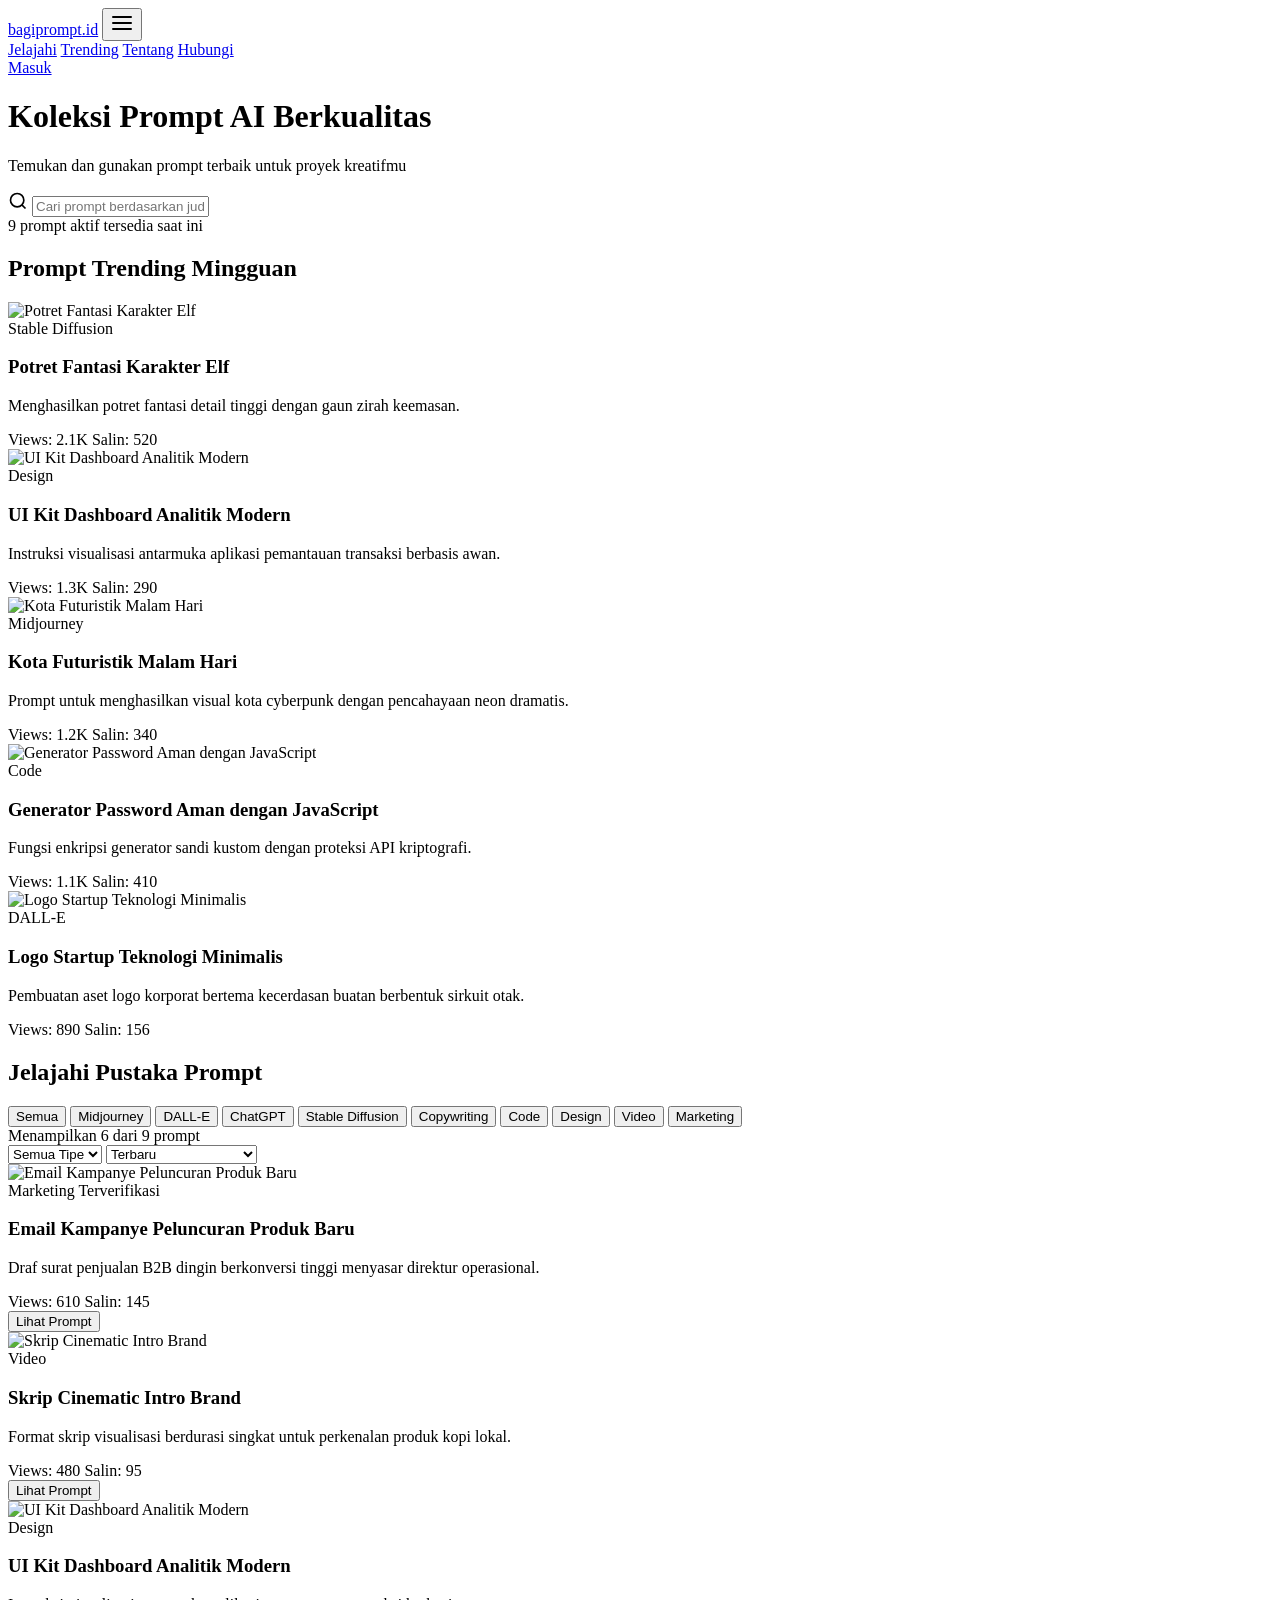
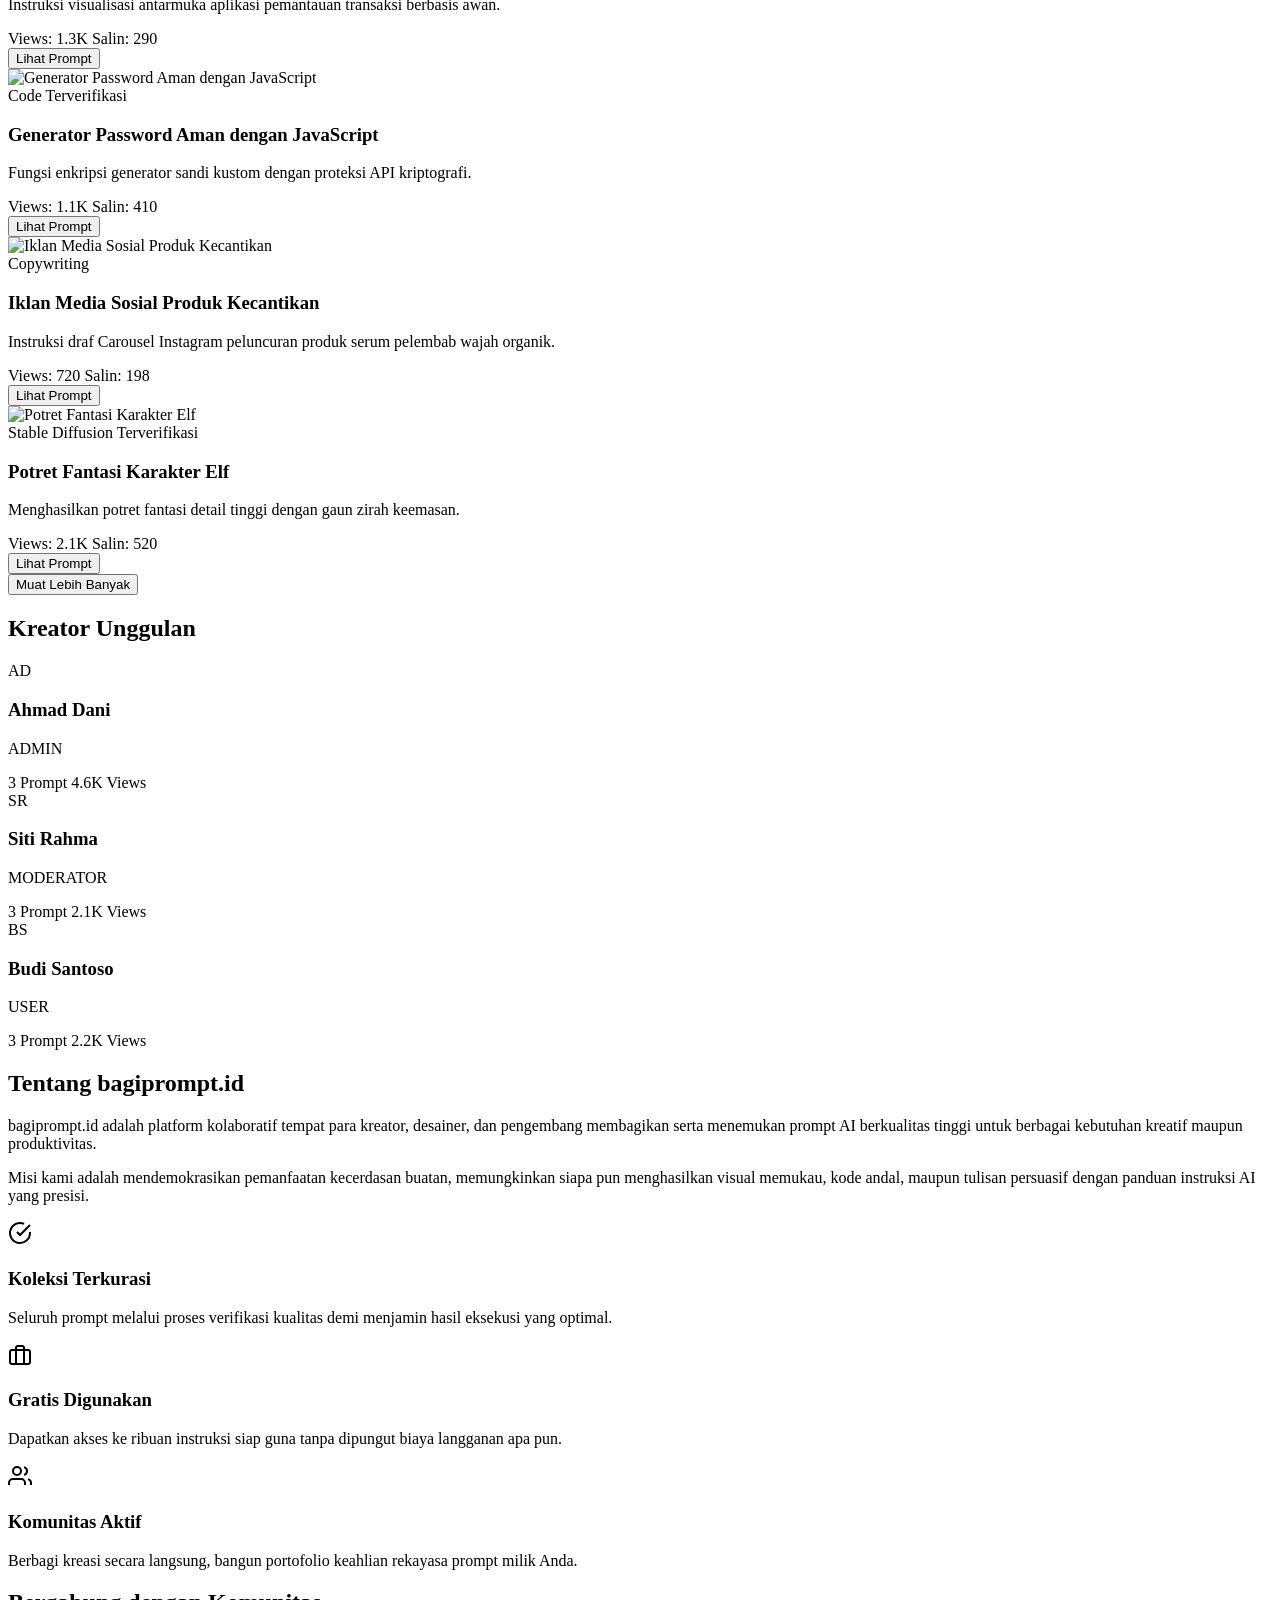
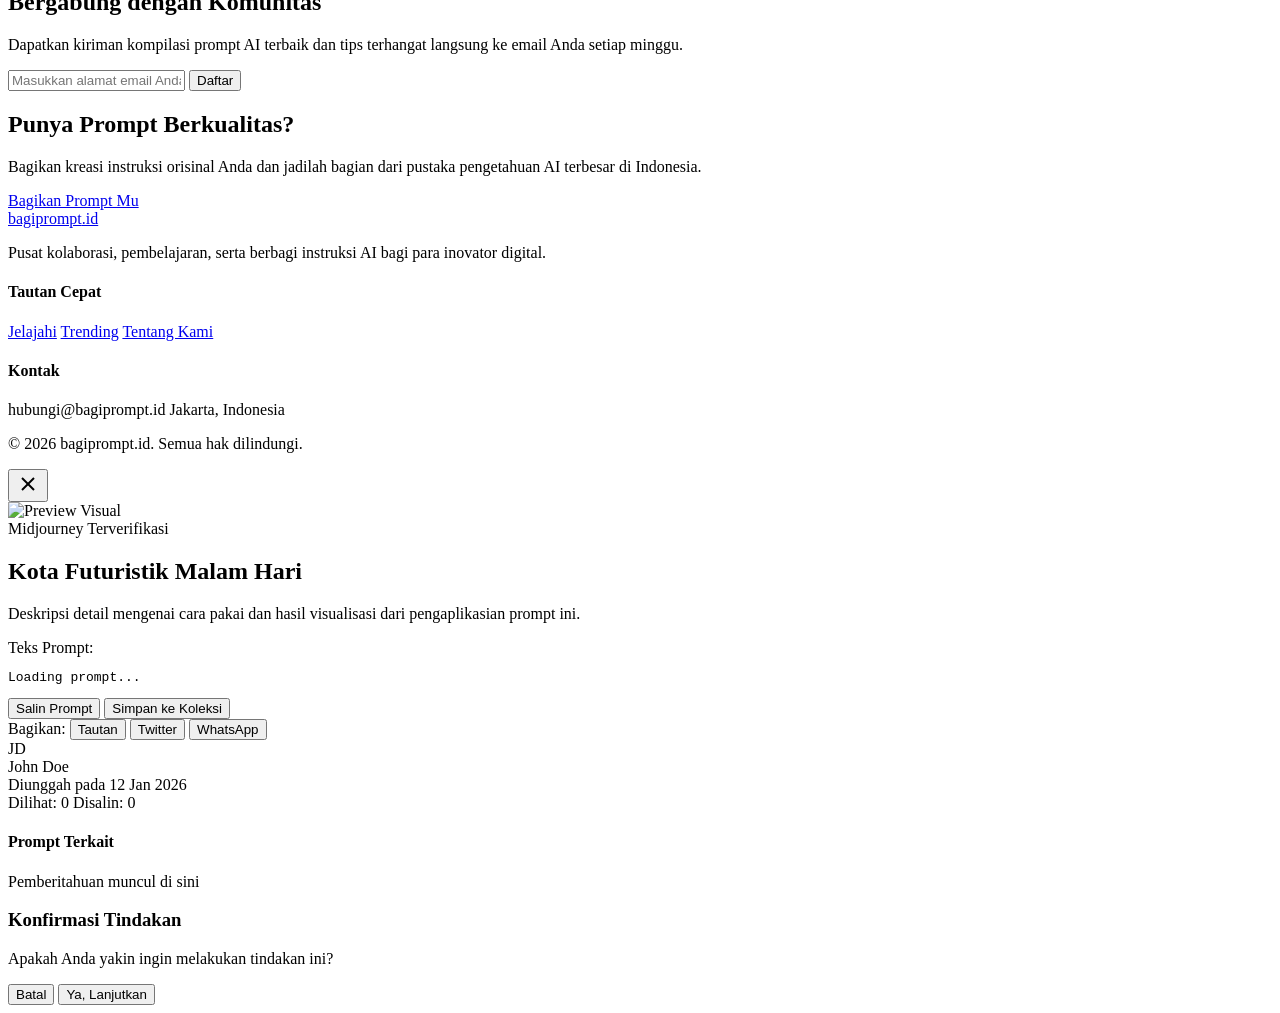
==== index.html @ a88410a4 "Add files via upload" ====
<!DOCTYPE html>
<html lang="id">
<head>
  <meta charset="UTF-8">
  <meta name="viewport" content="width=device-width, initial-scale=1.0">
  <title>bagiprompt.id - Koleksi Prompt AI Berkualitas</title>
  <link rel="preconnect" href="https://fonts.googleapis.com">
  <link rel="preconnect" href="https://fonts.gstatic.com" crossorigin>
  <link href="https://fonts.googleapis.com/css2?family=Inter:wght@400;500;600;700&family=Space+Grotesk:wght@500;700&display=swap" rel="stylesheet">
  <link rel="stylesheet" href="style.css">
  <!-- Firebase SDK Compat -->
  <script src="https://www.gstatic.com/firebasejs/10.8.0/firebase-app-compat.js"></script>
  <script src="https://www.gstatic.com/firebasejs/10.8.0/firebase-auth-compat.js"></script>
  <script src="https://www.gstatic.com/firebasejs/10.8.0/firebase-firestore-compat.js"></script>
  <script src="https://www.gstatic.com/firebasejs/10.8.0/firebase-storage-compat.js"></script>
</head>
<body>

  <!-- NAVBAR -->
  <nav class="navbar" id="mainNavbar">
    <div class="nav-container">
      <a href="index.html" class="logo">bagiprompt<span class="logo-accent">.id</span></a>
      <button class="menu-toggle" id="menuToggle" aria-label="Buka Menu">
        <svg width="24" height="24" viewBox="0 0 24 24" fill="none" stroke="currentColor" stroke-width="2" stroke-linecap="round" stroke-linejoin="round"><line x1="3" y1="12" x2="21" y2="12"></line><line x1="3" y1="6" x2="21" y2="6"></line><line x1="3" y1="18" x2="21" y2="18"></line></svg>
      </button>
      <div class="nav-menu" id="navMenu">
        <a href="#jelajahi" class="nav-link">Jelajahi</a>
        <a href="#trending" class="nav-link">Trending</a>
        <a href="#tentang" class="nav-link">Tentang</a>
        <a href="#komunitas" class="nav-link">Hubungi</a>
        <div class="nav-cta-wrapper" id="navCtaArea">
          <a href="login.html" class="btn-primary btn-nav">Masuk</a>
        </div>
      </div>
    </div>
  </nav>

  <!-- HERO SECTION -->
  <header class="hero">
    <div class="hero-container">
      <h1 class="hero-title">Koleksi Prompt AI Berkualitas</h1>
      <p class="hero-subtitle">Temukan dan gunakan prompt terbaik untuk proyek kreatifmu</p>
      
      <div class="search-wrapper">
        <div class="search-box">
          <svg class="search-icon" width="20" height="20" viewBox="0 0 24 24" fill="none" stroke="currentColor" stroke-width="2"><circle cx="11" cy="11" r="8"></circle><line x1="21" y1="21" x2="16.65" y2="16.65"></line></svg>
          <input type="text" id="searchInput" placeholder="Cari prompt berdasarkan judul, deskripsi, atau tag...">
        </div>
      </div>

      <div class="live-counter" id="liveCounter">Memuat jumlah prompt...</div>

      <div class="quick-filters" id="quickFilters">
        <!-- JS akan menyuntikkan kategori populer di sini -->
      </div>
    </div>
  </header>

  <!-- TRENDING SECTION -->
  <section class="section" id="trending">
    <div class="section-container">
      <h2 class="section-title">Prompt Trending Mingguan</h2>
      <div class="trending-scroll-container" id="trendingContainer">
        <!-- Render horizontal card di sini via JS -->
      </div>
    </div>
  </section>

  <!-- GALLERY SECTION -->
  <main class="section" id="jelajahi">
    <div class="section-container">
      <h2 class="section-title">Jelajahi Pustaka Prompt</h2>
      
      <!-- CATEGORY TABS -->
      <div class="category-tabs-container">
        <div class="category-tabs" id="categoryTabs">
          <button class="tab-btn active" data-category="Semua">Semua</button>
          <button class="tab-btn" data-category="Midjourney">Midjourney</button>
          <button class="tab-btn" data-category="DALL-E">DALL-E</button>
          <button class="tab-btn" data-category="ChatGPT">ChatGPT</button>
          <button class="tab-btn" data-category="Stable Diffusion">Stable Diffusion</button>
          <button class="tab-btn" data-category="Copywriting">Copywriting</button>
          <button class="tab-btn" data-category="Code">Code</button>
          <button class="tab-btn" data-category="Design">Design</button>
          <button class="tab-btn" data-category="Video">Video</button>
          <button class="tab-btn" data-category="Marketing">Marketing</button>
        </div>
      </div>

      <!-- SORT & FILTER BAR -->
      <div class="sort-filter-bar">
        <div class="results-count" id="resultsCount">Menampilkan...</div>
        <div class="controls-group">
          <select id="filterSelect" class="select-input">
            <option value="Semua">Semua Tipe</option>
            <option value="Gratis">Gratis</option>
            <option value="Verified">Terverifikasi</option>
          </select>
          <select id="sortSelect" class="select-input">
            <option value="Terbaru">Terbaru</option>
            <option value="Terpopuler">Terpopuler</option>
            <option value="Paling Banyak Disalin">Paling Banyak Disalin</option>
          </select>
        </div>
      </div>

      <!-- PROMPT GALLERY -->
      <div class="prompt-grid" id="promptGallery">
        <!-- Kartu prompt disuntikkan dinamis melalui JS -->
      </div>

      <div class="load-more-wrapper">
        <button id="loadMoreBtn" class="btn-secondary">Muat Lebih Banyak</button>
      </div>
    </div>
  </main>

  <!-- KREATOR UNGGULAN -->
  <section class="section" id="kreator">
    <div class="section-container">
      <h2 class="section-title">Kreator Unggulan</h2>
      <div class="creators-grid" id="creatorsContainer">
        <!-- Render 3 top creators via JS -->
      </div>
    </div>
  </section>

  <!-- TENTANG PLATFORM -->
  <section class="section section-alt" id="tentang">
    <div class="section-container">
      <div class="about-grid">
        <div class="about-text">
          <h2 class="about-title">Tentang bagiprompt.id</h2>
          <p class="about-p">bagiprompt.id adalah platform kolaboratif tempat para kreator, desainer, dan pengembang membagikan serta menemukan prompt AI berkualitas tinggi untuk berbagai kebutuhan kreatif maupun produktivitas.</p>
          <p class="about-p">Misi kami adalah mendemokrasikan pemanfaatan kecerdasan buatan, memungkinkan siapa pun menghasilkan visual memukau, kode andal, maupun tulisan persuasif dengan panduan instruksi AI yang presisi.</p>
        </div>
        <div class="about-features">
          <div class="feature-card">
            <div class="feature-icon">
              <svg width="24" height="24" viewBox="0 0 24 24" fill="none" stroke="currentColor" stroke-width="2"><path d="M22 11.08V12a10 10 0 1 1-5.93-9.14"></path><polyline points="22 4 12 14.01 9 11.01"></polyline></svg>
            </div>
            <h3 class="feature-title">Koleksi Terkurasi</h3>
            <p class="feature-desc">Seluruh prompt melalui proses verifikasi kualitas demi menjamin hasil eksekusi yang optimal.</p>
          </div>
          <div class="feature-card">
            <div class="feature-icon">
              <svg width="24" height="24" viewBox="0 0 24 24" fill="none" stroke="currentColor" stroke-width="2"><rect x="2" y="7" width="20" height="14" rx="2" ry="2"></rect><path d="M16 21V5a2 2 0 0 0-2-2h-4a2 2 0 0 0-2 2v16"></path></svg>
            </div>
            <h3 class="feature-title">Gratis Digunakan</h3>
            <p class="feature-desc">Dapatkan akses ke ribuan instruksi siap guna tanpa dipungut biaya langganan apa pun.</p>
          </div>
          <div class="feature-card">
            <div class="feature-icon">
              <svg width="24" height="24" viewBox="0 0 24 24" fill="none" stroke="currentColor" stroke-width="2"><path d="M17 21v-2a4 4 0 0 0-4-4H5a4 4 0 0 0-4 4v2"></path><circle cx="9" cy="7" r="4"></circle><path d="M23 21v-2a4 4 0 0 0-3-3.87"></path><path d="M16 3.13a4 4 0 0 1 0 7.75"></path></svg>
            </div>
            <h3 class="feature-title">Komunitas Aktif</h3>
            <p class="feature-desc">Berbagi kreasi secara langsung, bangun portofolio keahlian rekayasa prompt milik Anda.</p>
          </div>
        </div>
      </div>
    </div>
  </section>

  <!-- NEWSLETTER / HUBUNGI -->
  <section class="section" id="komunitas">
    <div class="section-container">
      <div class="newsletter-card">
        <h2 class="newsletter-title">Bergabung dengan Komunitas</h2>
        <p class="newsletter-subtitle">Dapatkan kiriman kompilasi prompt AI terbaik dan tips terhangat langsung ke email Anda setiap minggu.</p>
        <form class="newsletter-form" id="newsletterForm">
          <input type="email" id="newsletterEmail" class="form-input" placeholder="Masukkan alamat email Anda" required>
          <button type="submit" class="btn-primary" id="newsletterSubmitBtn">Daftar</button>
        </form>
      </div>
    </div>
  </section>

  <!-- CTA BERBAGI PROMPT -->
  <section class="section section-cta">
    <div class="section-container cta-flex">
      <div>
        <h2 class="cta-title">Punya Prompt Berkualitas?</h2>
        <p class="cta-desc">Bagikan kreasi instruksi orisinal Anda dan jadilah bagian dari pustaka pengetahuan AI terbesar di Indonesia.</p>
      </div>
      <div>
        <a href="signup.html" class="btn-primary btn-large">Bagikan Prompt Mu</a>
      </div>
    </div>
  </section>

  <!-- FOOTER -->
  <footer class="footer">
    <div class="footer-container">
      <div class="footer-brand">
        <a href="index.html" class="logo">bagiprompt<span class="logo-accent">.id</span></a>
        <p class="footer-tagline">Pusat kolaborasi, pembelajaran, serta berbagi instruksi AI bagi para inovator digital.</p>
      </div>
      <div class="footer-links-group">
        <div class="footer-column">
          <h4 class="footer-header">Tautan Cepat</h4>
          <a href="#jelajahi" class="footer-link">Jelajahi</a>
          <a href="#trending" class="footer-link">Trending</a>
          <a href="#tentang" class="footer-link">Tentang Kami</a>
        </div>
        <div class="footer-column">
          <h4 class="footer-header">Kontak</h4>
          <span class="footer-info">hubungi@bagiprompt.id</span>
          <span class="footer-info">Jakarta, Indonesia</span>
        </div>
      </div>
    </div>
    <div class="footer-bottom">
      <p class="copyright-text">© 2026 bagiprompt.id. Semua hak dilindungi.</p>
    </div>
  </footer>

  <!-- PROMPT DETAIL MODAL -->
  <div class="modal-overlay" id="promptModal">
    <div class="modal-card">
      <button class="modal-close" id="modalCloseBtn" aria-label="Tutup Detail">
        <svg width="24" height="24" viewBox="0 0 24 24" fill="none" stroke="currentColor" stroke-width="2"><line x1="18" y1="6" x2="6" y2="18"></line><line x1="6" y1="6" x2="18" y2="18"></line></svg>
      </button>
      <div class="modal-grid">
        <div class="modal-left">
          <img id="modalImage" src="https://placehold.co/600x400/e0e7ff/4F46E5?text=Prompt+Image" alt="Preview Visual">
        </div>
        <div class="modal-right">
          <div class="modal-meta-header">
            <span class="category-tag" id="modalCategory">Midjourney</span>
            <span class="verified-badge" id="modalVerified">Terverifikasi</span>
          </div>
          <h2 class="modal-title" id="modalTitle">Kota Futuristik Malam Hari</h2>
          <p class="modal-desc" id="modalDesc">Deskripsi detail mengenai cara pakai dan hasil visualisasi dari pengaplikasian prompt ini.</p>
          
          <div class="prompt-text-container">
            <span class="container-label">Teks Prompt:</span>
            <pre class="prompt-code-box"><code id="modalPromptText">Loading prompt...</code></pre>
          </div>

          <div class="modal-actions">
            <button class="btn-primary" id="btnSalinPrompt">Salin Prompt</button>
            <button class="btn-secondary" id="btnSimpanKoleksi">Simpan ke Koleksi</button>
          </div>

          <div class="share-group">
            <span class="share-label">Bagikan:</span>
            <button class="btn-share-icon" id="shareCopyLink" title="Salin Tautan">Tautan</button>
            <button class="btn-share-icon" id="shareTwitter" title="Bagikan ke Twitter">Twitter</button>
            <button class="btn-share-icon" id="shareWA" title="Bagikan ke WhatsApp">WhatsApp</button>
          </div>

          <div class="modal-creator-profile">
            <div class="creator-avatar" id="modalCreatorAvatar">JD</div>
            <div class="creator-info">
              <div class="creator-name" id="modalCreatorName">John Doe</div>
              <div class="upload-date" id="modalUploadDate">Diunggah pada 12 Jan 2026</div>
            </div>
          </div>

          <div class="modal-stats-footer">
            <span id="modalViews">Dilihat: 0</span>
            <span id="modalCopies">Disalin: 0</span>
          </div>

          <!-- RELATED PROMPTS -->
          <div class="related-section">
            <h4 class="related-title">Prompt Terkait</h4>
            <div class="related-grid" id="relatedPromptsGrid">
              <!-- Render 3 related prompt cards -->
            </div>
          </div>

        </div>
      </div>
    </div>
  </div>

  <!-- TOAST NOTIFICATION -->
  <div id="toast" class="toast-notification">Pemberitahuan muncul di sini</div>

  <!-- CONFIRM DIALOG -->
  <div class="confirm-overlay" id="confirmDialog">
    <div class="confirm-card">
      <h3 class="confirm-title" id="confirmTitle">Konfirmasi Tindakan</h3>
      <p class="confirm-desc" id="confirmDesc">Apakah Anda yakin ingin melakukan tindakan ini?</p>
      <div class="confirm-actions">
        <button class="btn-secondary" id="confirmCancelBtn">Batal</button>
        <button class="btn-danger" id="confirmYesBtn">Ya, Lanjutkan</button>
      </div>
    </div>
  </div>

  <script src="script.js"></script>
</body>
</html>
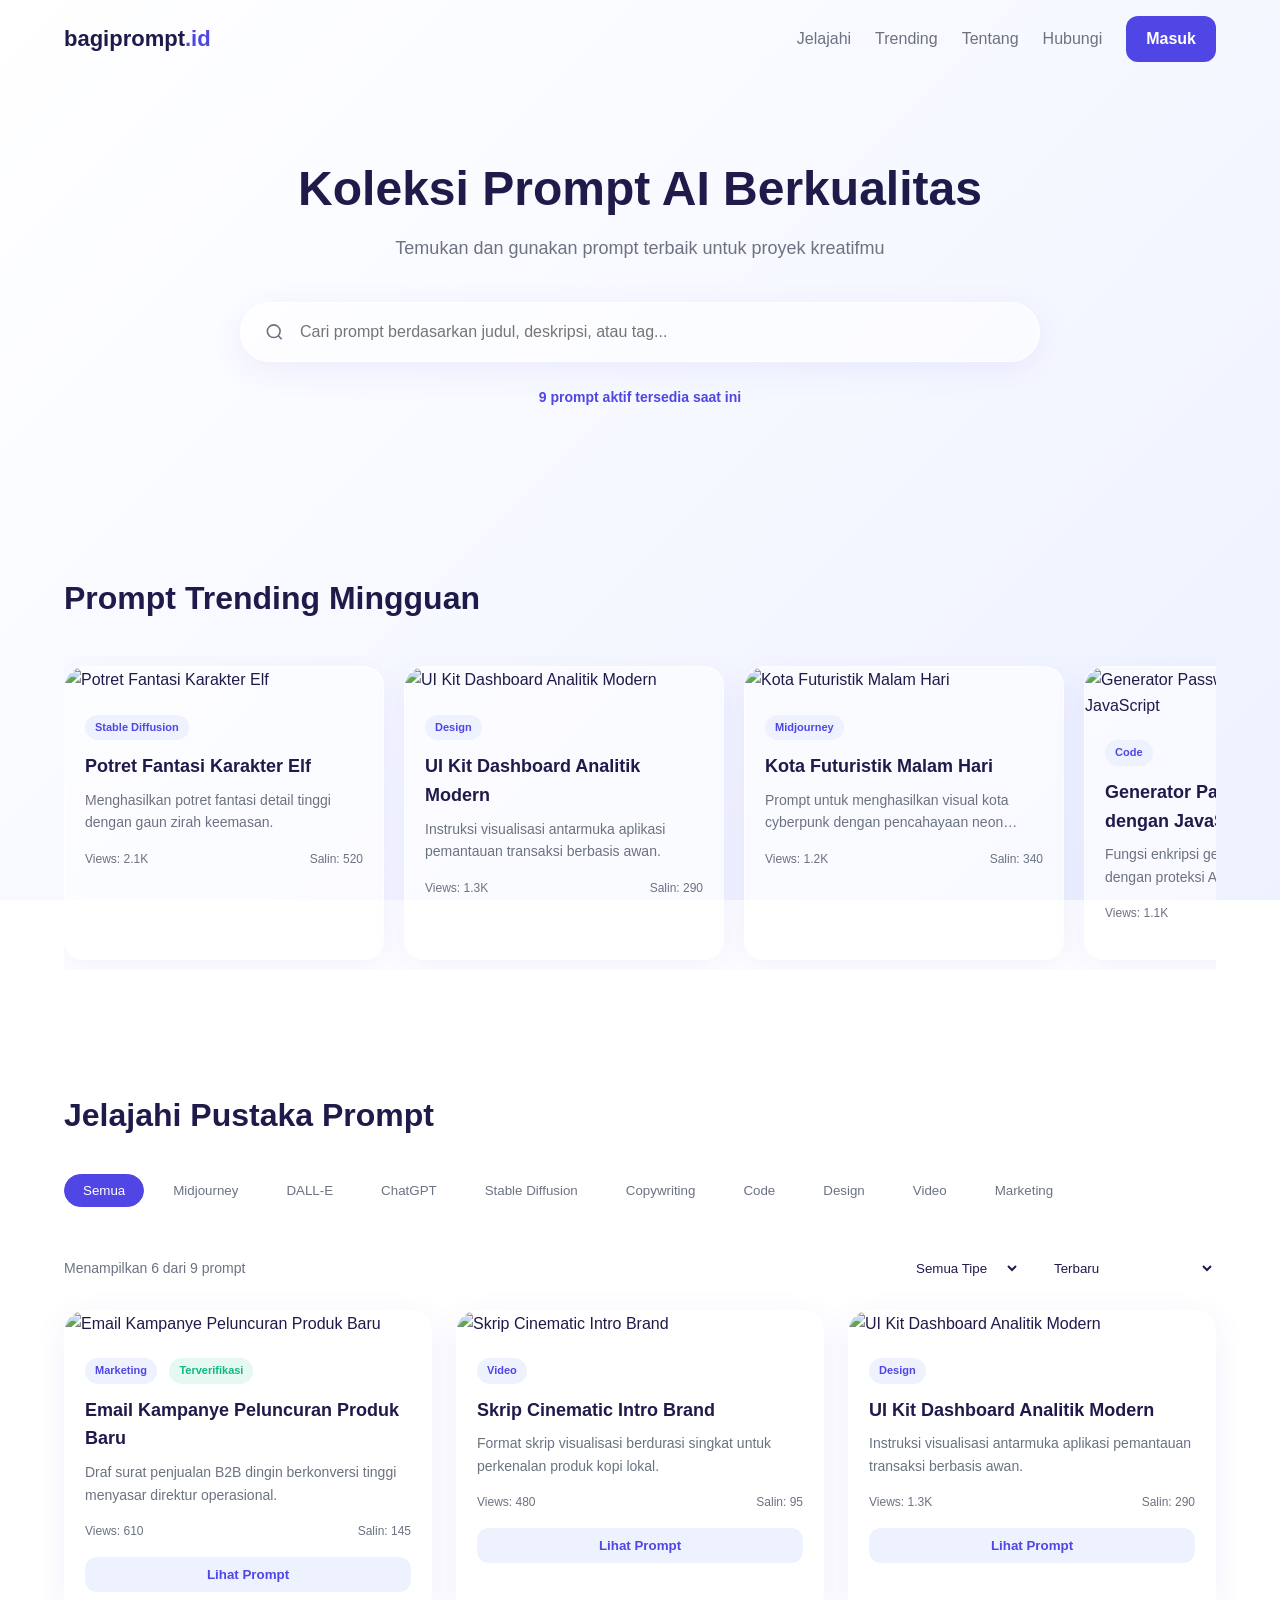
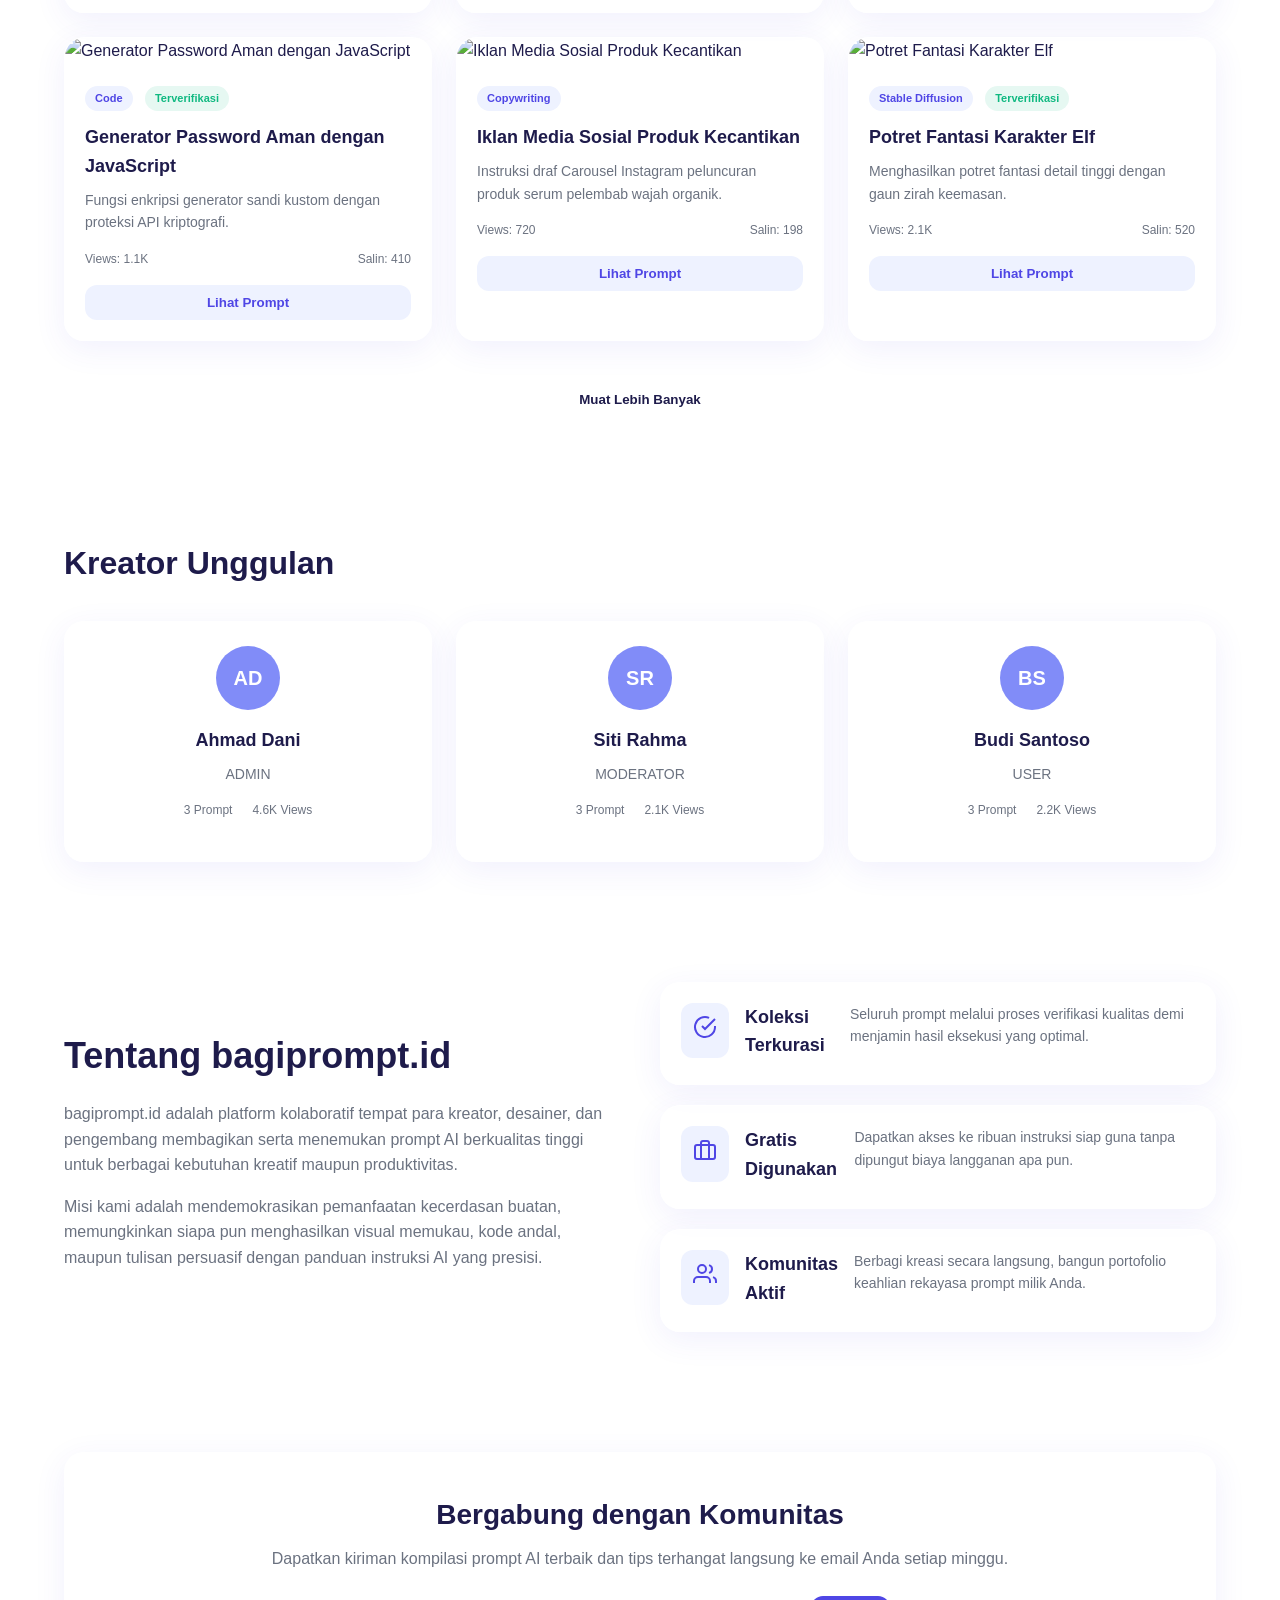
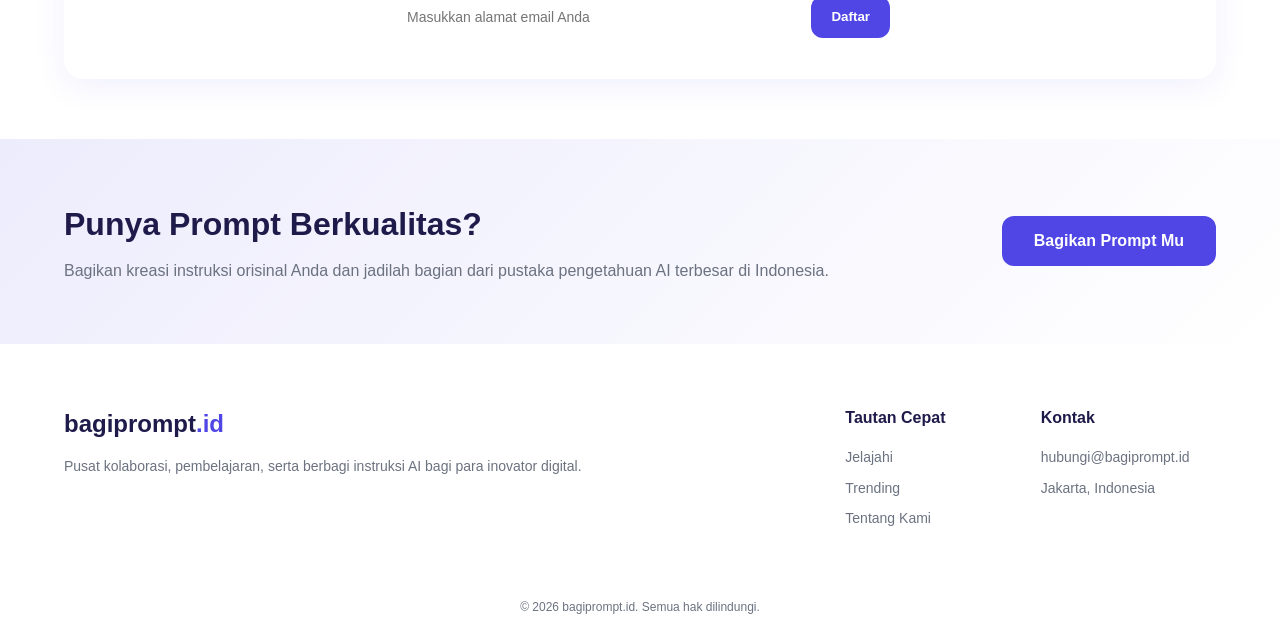
==== commit b7ef716f: "Update index.html" ====
--- a/index.html
+++ b/index.html
@@ -1,4 +1,3 @@
-
 <!DOCTYPE html>
 <html lang="id">
 <head>
@@ -184,7 +183,7 @@
         <p class="cta-desc">Bagikan kreasi instruksi orisinal Anda dan jadilah bagian dari pustaka pengetahuan AI terbesar di Indonesia.</p>
       </div>
       <div>
-        <a href="signup.html" class="btn-primary btn-large">Bagikan Prompt Mu</a>
+        <button class="btn-primary btn-large" onclick="openPublicPromptModal()">Bagikan Prompt Mu</button>
       </div>
     </div>
   </section>
@@ -215,7 +214,7 @@
     </div>
   </footer>
 
-  <!-- PROMPT DETAIL MODAL -->
+  <!-- DETAIL MODAL -->
   <div class="modal-overlay" id="promptModal">
     <div class="modal-card">
       <button class="modal-close" id="modalCloseBtn" aria-label="Tutup Detail">
@@ -223,7 +222,7 @@
       </button>
       <div class="modal-grid">
         <div class="modal-left">
-          <img id="modalImage" src="https://placehold.co/600x400/e0e7ff/4F46E5?text=Prompt+Image" alt="Preview Visual">
+          <img id="modalImage" src="https://placehold.co/600x400/e0e7ff/4F46E5?text=Prompt+Image" alt="Preview Visual" onerror="handleImageError(this)">
         </div>
         <div class="modal-right">
           <div class="modal-meta-header">
@@ -272,6 +271,77 @@
           </div>
 
         </div>
+      </div>
+    </div>
+  </div>
+
+  <!-- PUBLIC ENTRY MODAL (UNTUK TAMU / MEMBER) -->
+  <div class="modal-overlay" id="publicPromptModal">
+    <div class="modal-card" style="max-width: 640px;">
+      <button class="modal-close" id="publicPromptModalCloseBtn" aria-label="Tutup Form">
+        <svg width="24" height="24" viewBox="0 0 24 24" fill="none" stroke="currentColor" stroke-width="2"><line x1="18" y1="6" x2="6" y2="18"></line><line x1="6" y1="6" x2="18" y2="18"></line></svg>
+      </button>
+      <div style="padding: 32px;">
+        <h2 class="modal-title" style="margin-bottom: 8px;">Kirim Prompt Baru</h2>
+        <p style="color: var(--color-text-muted); font-size: 14px; margin-bottom: 24px;">Siapa saja dapat menambahkan prompt di sini secara anonim maupun menggunakan nama akun sendiri.</p>
+        
+        <form id="publicPromptForm" onsubmit="handlePublicPromptSubmit(event)">
+          <div class="form-group">
+            <label class="form-label" for="pubCreatorName">Nama Kreator</label>
+            <input type="text" id="pubCreatorName" class="form-input" placeholder="Tulis nama Anda (atau kosongkan untuk Anonim)">
+          </div>
+
+          <div class="form-grid" style="display: grid; grid-template-columns: 1fr 1fr; gap: 16px;">
+            <div class="form-group">
+              <label class="form-label" for="pubTitle">Judul Prompt</label>
+              <input type="text" id="pubTitle" class="form-input" placeholder="Contoh: Kamar Estetik Cozy" required>
+            </div>
+            <div class="form-group">
+              <label class="form-label" for="pubCategory">Kategori</label>
+              <select id="pubCategory" class="select-input" style="width: 100%; height: 46px;" required>
+                <option value="Midjourney">Midjourney</option>
+                <option value="DALL-E">DALL-E</option>
+                <option value="ChatGPT">ChatGPT</option>
+                <option value="Stable Diffusion">Stable Diffusion</option>
+                <option value="Copywriting">Copywriting</option>
+                <option value="Code">Code</option>
+                <option value="Design">Design</option>
+                <option value="Video">Video</option>
+                <option value="Marketing">Marketing</option>
+              </select>
+            </div>
+          </div>
+
+          <div class="form-group">
+            <label class="form-label" for="pubDesc">Deskripsi Ringkas</label>
+            <input type="text" id="pubDesc" class="form-input" placeholder="Fungsi utama atau efek yang dihasilkan" required>
+          </div>
+
+          <div class="form-group">
+            <label class="form-label" for="pubPromptText">Teks Prompt Utama</label>
+            <textarea id="pubPromptText" class="form-input" style="min-height: 100px; font-family: monospace;" placeholder="Tulis instruksi lengkap Anda di sini..." required></textarea>
+          </div>
+
+          <div class="form-grid" style="display: grid; grid-template-columns: 1.2fr 0.8fr; gap: 16px; align-items: center; margin-bottom: 20px;">
+            <div class="form-group" style="margin-bottom: 0;">
+              <label class="form-label">Unggah Ilustrasi/Gambar</label>
+              <input type="file" id="pubImageFile" class="form-input" accept="image/*" onchange="previewPublicUploadImage(this)" required>
+            </div>
+            <div style="text-align: center;">
+              <img id="pubImgPreview" src="" alt="Preview" class="hidden" style="max-height: 90px; max-width: 100%; border-radius: var(--radius-sm); object-fit: cover; border: 1px solid rgba(0,0,0,0.1);">
+            </div>
+          </div>
+
+          <div class="form-group">
+            <label class="form-label" for="pubTags">Tags (pisahkan dengan koma)</label>
+            <input type="text" id="pubTags" class="form-input" placeholder="cozy, lofi, photorealistic">
+          </div>
+
+          <button type="submit" id="pubSubmitBtn" class="btn-primary btn-full">
+            <span class="btn-text">Kirim & Publikasikan Instan</span>
+            <span class="btn-spinner hidden"></span>
+          </button>
+        </form>
       </div>
     </div>
   </div>
--- a/style.css
+++ b/style.css
@@ -0,0 +1,1443 @@
+
+:root {
+  --color-bg: linear-gradient(135deg, #ffffff 0%, #eef2ff 100%);
+  --color-accent: #4F46E5;
+  --color-accent-hover: #4338CA;
+  --color-accent-light: #818CF8;
+  --color-accent-pale: #EEF2FF;
+  --color-text: #1e1b4b;
+  --color-text-muted: #6B7280;
+  --color-success: #10B981;
+  --color-danger: #EF4444;
+  --color-warning: #F59E0B;
+  --glass-bg: rgba(255, 255, 255, 0.55);
+  --glass-border: 1px solid rgba(255, 255, 255, 0.75);
+  --glass-shadow: 0 8px 32px rgba(79, 70, 229, 0.08);
+  --blur: blur(20px);
+  --radius: 20px;
+  --radius-sm: 12px;
+  --transition: all 0.25s cubic-bezier(0.4, 0, 0.2, 1);
+}
+
+/* RESET */
+*, *::before, *::after {
+  box-sizing: border-box;
+  margin: 0;
+  padding: 0;
+}
+
+body {
+  font-family: 'Inter', sans-serif;
+  background: var(--color-bg);
+  background-attachment: fixed;
+  color: var(--color-text);
+  line-height: 1.6;
+  min-height: 100vh;
+}
+
+h1, h2, h3, h4, .logo {
+  font-family: 'Space Grotesk', sans-serif;
+  font-weight: 700;
+}
+
+a {
+  color: inherit;
+  text-decoration: none;
+}
+
+/* GLASS CARDS */
+.glass-card {
+  background: var(--glass-bg);
+  backdrop-filter: var(--blur);
+  -webkit-backdrop-filter: var(--blur);
+  border: var(--glass-border);
+  box-shadow: var(--glass-shadow);
+  border-radius: var(--radius);
+  padding: 24px;
+}
+
+/* NAVBAR */
+.navbar {
+  position: fixed;
+  top: 0;
+  left: 0;
+  right: 0;
+  z-index: 1000;
+  transition: var(--transition);
+  padding: 16px 0;
+}
+
+.navbar.scrolled {
+  background: rgba(255, 255, 255, 0.75);
+  backdrop-filter: var(--blur);
+  -webkit-backdrop-filter: var(--blur);
+  border-bottom: 1px solid rgba(255, 255, 255, 0.5);
+  box-shadow: 0 4px 16px rgba(0, 0, 0, 0.03);
+  padding: 12px 0;
+}
+
+.nav-container {
+  width: 90%;
+  max-width: 1200px;
+  margin: 0 auto;
+  display: flex;
+  justify-content: space-between;
+  align-items: center;
+}
+
+.logo {
+  font-size: 22px;
+  color: var(--color-text);
+}
+
+.logo-accent {
+  color: var(--color-accent);
+}
+
+.menu-toggle {
+  display: none;
+  background: none;
+  border: none;
+  color: var(--color-text);
+  cursor: pointer;
+  padding: 10px;
+}
+
+.nav-menu {
+  display: flex;
+  align-items: center;
+  gap: 24px;
+}
+
+.nav-link {
+  font-weight: 500;
+  color: var(--color-text-muted);
+  transition: var(--transition);
+}
+
+.nav-link:hover, .nav-link.active {
+  color: var(--color-accent);
+}
+
+/* BUTTONS */
+.btn-primary {
+  background: var(--color-accent);
+  color: #fff;
+  border: none;
+  padding: 10px 20px;
+  border-radius: var(--radius-sm);
+  font-weight: 600;
+  cursor: pointer;
+  transition: var(--transition);
+  display: inline-flex;
+  align-items: center;
+  justify-content: center;
+  gap: 8px;
+}
+
+.btn-primary:hover {
+  background: var(--color-accent-hover);
+}
+
+.btn-secondary {
+  background: rgba(255, 255, 255, 0.6);
+  color: var(--color-text);
+  border: 1px solid rgba(255, 255, 255, 0.8);
+  padding: 10px 20px;
+  border-radius: var(--radius-sm);
+  font-weight: 600;
+  cursor: pointer;
+  transition: var(--transition);
+  display: inline-flex;
+  align-items: center;
+  justify-content: center;
+}
+
+.btn-secondary:hover {
+  background: rgba(255, 255, 255, 0.9);
+}
+
+.btn-danger {
+  background: var(--color-danger);
+  color: #fff;
+  border: none;
+  padding: 10px 20px;
+  border-radius: var(--radius-sm);
+  font-weight: 600;
+  cursor: pointer;
+  transition: var(--transition);
+}
+
+.btn-danger:hover {
+  opacity: 0.9;
+}
+
+.btn-full {
+  width: 100%;
+}
+
+.btn-large {
+  padding: 16px 32px;
+  font-size: 16px;
+}
+
+/* HERO SECTION */
+.hero {
+  padding: 160px 0 80px;
+  text-align: center;
+}
+
+.hero-container {
+  width: 90%;
+  max-width: 800px;
+  margin: 0 auto;
+}
+
+.hero-title {
+  font-size: 48px;
+  line-height: 1.2;
+  margin-bottom: 16px;
+  color: var(--color-text);
+}
+
+.hero-subtitle {
+  font-size: 18px;
+  color: var(--color-text-muted);
+  margin-bottom: 40px;
+}
+
+/* SEARCH & FILTERS */
+.search-wrapper {
+  margin-bottom: 24px;
+}
+
+.search-box {
+  display: flex;
+  align-items: center;
+  background: var(--glass-bg);
+  border: var(--glass-border);
+  border-radius: 40px;
+  padding: 8px 24px;
+  box-shadow: var(--glass-shadow);
+}
+
+.search-icon {
+  color: var(--color-text-muted);
+  margin-right: 16px;
+}
+
+.search-box input {
+  width: 100%;
+  border: none;
+  background: transparent;
+  padding: 12px 0;
+  color: var(--color-text);
+  font-size: 16px;
+  outline: none;
+}
+
+.live-counter {
+  font-size: 14px;
+  color: var(--color-accent);
+  font-weight: 600;
+  margin-bottom: 24px;
+}
+
+.quick-filters {
+  display: flex;
+  justify-content: center;
+  flex-wrap: wrap;
+  gap: 10px;
+}
+
+/* CATEGORY TABS */
+.category-tabs-container {
+  overflow-x: auto;
+  padding-bottom: 12px;
+  margin-bottom: 32px;
+}
+
+.category-tabs {
+  display: flex;
+  gap: 10px;
+  min-width: max-content;
+}
+
+.tab-btn {
+  background: rgba(255, 255, 255, 0.4);
+  border: 1px solid rgba(255, 255, 255, 0.6);
+  color: var(--color-text-muted);
+  padding: 8px 18px;
+  border-radius: 40px;
+  font-weight: 500;
+  cursor: pointer;
+  transition: var(--transition);
+}
+
+.tab-btn:hover, .tab-btn.active {
+  background: var(--color-accent);
+  color: #fff;
+  border-color: var(--color-accent);
+}
+
+/* SORT BAR */
+.sort-filter-bar {
+  display: flex;
+  justify-content: space-between;
+  align-items: center;
+  margin-bottom: 24px;
+}
+
+.results-count {
+  font-size: 14px;
+  color: var(--color-text-muted);
+  font-weight: 500;
+}
+
+.controls-group {
+  display: flex;
+  gap: 12px;
+}
+
+.select-input {
+  background: rgba(255, 255, 255, 0.5);
+  border: 1px solid rgba(255, 255, 255, 0.7);
+  padding: 8px 16px;
+  border-radius: var(--radius-sm);
+  color: var(--color-text);
+  font-weight: 500;
+  outline: none;
+  cursor: pointer;
+}
+
+/* GALLERY GRID & CARD */
+.prompt-grid {
+  display: grid;
+  grid-template-columns: repeat(3, 1fr);
+  gap: 24px;
+}
+
+.prompt-card {
+  background: var(--glass-bg);
+  border: var(--glass-border);
+  border-radius: var(--radius);
+  overflow: hidden;
+  box-shadow: var(--glass-shadow);
+  transition: var(--transition);
+  cursor: pointer;
+}
+
+.prompt-card:hover {
+  transform: translateY(-4px);
+  box-shadow: 0 12px 40px rgba(79, 70, 229, 0.15);
+}
+
+.prompt-card img {
+  width: 100%;
+  height: 200px;
+  object-fit: cover;
+}
+
+.card-body {
+  padding: 20px;
+}
+
+.category-tag {
+  background: var(--color-accent-pale);
+  color: var(--color-accent);
+  padding: 4px 10px;
+  border-radius: 20px;
+  font-size: 11px;
+  font-weight: 600;
+  display: inline-block;
+  margin-right: 8px;
+}
+
+.verified-badge {
+  background: rgba(16, 185, 129, 0.1);
+  color: var(--color-success);
+  padding: 4px 10px;
+  border-radius: 20px;
+  font-size: 11px;
+  font-weight: 600;
+  display: inline-block;
+}
+
+.card-title {
+  font-size: 18px;
+  margin: 12px 0 8px;
+  color: var(--color-text);
+}
+
+.card-desc {
+  font-size: 14px;
+  color: var(--color-text-muted);
+  margin-bottom: 16px;
+  display: -webkit-box;
+  -webkit-line-clamp: 2;
+  -webkit-box-orient: vertical;
+  overflow: hidden;
+}
+
+.card-meta {
+  display: flex;
+  justify-content: space-between;
+  font-size: 12px;
+  color: var(--color-text-muted);
+  margin-bottom: 16px;
+}
+
+.btn-lihat {
+  background: var(--color-accent-pale);
+  color: var(--color-accent);
+  border: none;
+  width: 100%;
+  padding: 10px;
+  border-radius: var(--radius-sm);
+  font-weight: 600;
+  cursor: pointer;
+  transition: var(--transition);
+}
+
+.btn-lihat:hover {
+  background: var(--color-accent);
+  color: #fff;
+}
+
+.load-more-wrapper {
+  text-align: center;
+  margin-top: 40px;
+}
+
+/* TRENDING */
+.trending-scroll-container {
+  display: flex;
+  gap: 20px;
+  overflow-x: auto;
+  padding: 10px 0;
+}
+
+.trending-card {
+  min-width: 320px;
+  max-width: 320px;
+}
+
+/* SECTION BASE */
+.section {
+  padding: 60px 0;
+}
+
+.section-container {
+  width: 90%;
+  max-width: 1200px;
+  margin: 0 auto;
+}
+
+.section-title {
+  font-size: 32px;
+  color: var(--color-text);
+  margin-bottom: 32px;
+}
+
+.section-alt {
+  background: rgba(255, 255, 255, 0.4);
+}
+
+/* ABOUT SECTION */
+.about-grid {
+  display: grid;
+  grid-template-columns: 1fr 1fr;
+  gap: 40px;
+  align-items: center;
+}
+
+.about-title {
+  font-size: 36px;
+  margin-bottom: 16px;
+}
+
+.about-p {
+  color: var(--color-text-muted);
+  margin-bottom: 16px;
+}
+
+.about-features {
+  display: flex;
+  flex-direction: column;
+  gap: 20px;
+}
+
+.feature-card {
+  background: var(--glass-bg);
+  border: var(--glass-border);
+  box-shadow: var(--glass-shadow);
+  border-radius: var(--radius);
+  padding: 20px;
+  display: flex;
+  gap: 16px;
+}
+
+.feature-icon {
+  background: var(--color-accent-pale);
+  color: var(--color-accent);
+  padding: 12px;
+  border-radius: 12px;
+  height: max-content;
+}
+
+.feature-title {
+  font-size: 18px;
+  margin-bottom: 4px;
+}
+
+.feature-desc {
+  font-size: 14px;
+  color: var(--color-text-muted);
+}
+
+/* NEWSLETTER */
+.newsletter-card {
+  background: var(--glass-bg);
+  border: var(--glass-border);
+  box-shadow: var(--glass-shadow);
+  border-radius: var(--radius);
+  padding: 40px;
+  text-align: center;
+}
+
+.newsletter-title {
+  font-size: 28px;
+  margin-bottom: 8px;
+}
+
+.newsletter-subtitle {
+  color: var(--color-text-muted);
+  margin-bottom: 24px;
+}
+
+.newsletter-form {
+  display: flex;
+  gap: 12px;
+  max-width: 500px;
+  margin: 0 auto;
+}
+
+/* FORM ELEMENTS */
+.form-input {
+  background: rgba(255, 255, 255, 0.7);
+  border: 1px solid rgba(255, 255, 255, 0.9);
+  padding: 12px 16px;
+  border-radius: var(--radius-sm);
+  color: var(--color-text);
+  font-size: 14px;
+  outline: none;
+  width: 100%;
+}
+
+.form-input:focus {
+  border-color: var(--color-accent);
+}
+
+.form-group {
+  margin-bottom: 20px;
+}
+
+.form-label {
+  display: block;
+  font-size: 14px;
+  font-weight: 500;
+  margin-bottom: 8px;
+}
+
+/* CTA */
+.section-cta {
+  background: linear-gradient(135deg, rgba(79, 70, 229, 0.1) 0%, rgba(255, 255, 255, 0.3) 100%);
+}
+
+.cta-flex {
+  display: flex;
+  justify-content: space-between;
+  align-items: center;
+}
+
+.cta-title {
+  font-size: 32px;
+  margin-bottom: 8px;
+}
+
+.cta-desc {
+  color: var(--color-text-muted);
+}
+
+/* FOOTER */
+.footer {
+  background: rgba(255, 255, 255, 0.5);
+  border-top: 1px solid rgba(255, 255, 255, 0.7);
+  padding: 60px 0 20px;
+}
+
+.footer-container {
+  width: 90%;
+  max-width: 1200px;
+  margin: 0 auto;
+  display: grid;
+  grid-template-columns: 2fr 1fr;
+  gap: 40px;
+  margin-bottom: 40px;
+}
+
+.footer-brand .logo {
+  font-size: 24px;
+}
+
+.footer-tagline {
+  color: var(--color-text-muted);
+  margin-top: 12px;
+  font-size: 14px;
+}
+
+.footer-links-group {
+  display: grid;
+  grid-template-columns: 1fr 1fr;
+  gap: 20px;
+}
+
+.footer-header {
+  font-size: 16px;
+  margin-bottom: 16px;
+}
+
+.footer-link, .footer-info {
+  display: block;
+  font-size: 14px;
+  color: var(--color-text-muted);
+  margin-bottom: 8px;
+}
+
+.footer-link:hover {
+  color: var(--color-accent);
+}
+
+.footer-bottom {
+  text-align: center;
+  padding-top: 20px;
+  border-top: 1px solid rgba(255, 255, 255, 0.3);
+}
+
+.copyright-text {
+  font-size: 12px;
+  color: var(--color-text-muted);
+}
+
+/* AUTH PAGES */
+.body-auth {
+  display: flex;
+  align-items: center;
+  justify-content: center;
+  padding: 40px 0;
+}
+
+.auth-wrapper {
+  width: 100%;
+  max-width: 440px;
+  padding: 0 20px;
+}
+
+.logo-auth {
+  display: block;
+  text-align: center;
+  margin-bottom: 32px;
+  font-size: 28px;
+}
+
+.auth-card {
+  padding: 40px 32px;
+}
+
+.auth-title {
+  font-size: 24px;
+  margin-bottom: 8px;
+  text-align: center;
+}
+
+.auth-subtitle {
+  font-size: 14px;
+  color: var(--color-text-muted);
+  margin-bottom: 24px;
+  text-align: center;
+}
+
+.auth-link {
+  font-size: 12px;
+  color: var(--color-accent);
+  font-weight: 500;
+}
+
+.auth-link-bold {
+  color: var(--color-accent);
+  font-weight: 600;
+}
+
+.auth-divider {
+  text-align: center;
+  margin: 24px 0;
+  position: relative;
+}
+
+.auth-divider::before {
+  content: "";
+  position: absolute;
+  top: 50%;
+  left: 0;
+  right: 0;
+  height: 1px;
+  background: rgba(0, 0, 0, 0.08);
+  z-index: 1;
+}
+
+.auth-divider span {
+  background: #fff;
+  padding: 0 12px;
+  font-size: 12px;
+  color: var(--color-text-muted);
+  position: relative;
+  z-index: 2;
+}
+
+.social-login-grid {
+  display: grid;
+  grid-template-columns: 1fr 1fr;
+  gap: 12px;
+  margin-bottom: 24px;
+}
+
+.btn-social {
+  background: rgba(255, 255, 255, 0.5);
+  border: 1px solid rgba(0, 0, 0, 0.08);
+  padding: 10px;
+  border-radius: var(--radius-sm);
+  font-weight: 600;
+  cursor: pointer;
+  transition: var(--transition);
+}
+
+.btn-social:hover {
+  background: rgba(255, 255, 255, 0.9);
+}
+
+.auth-footer-text {
+  text-align: center;
+  font-size: 14px;
+  color: var(--color-text-muted);
+}
+
+.password-input-wrapper {
+  position: relative;
+}
+
+.password-toggle {
+  position: absolute;
+  right: 12px;
+  top: 50%;
+  transform: translateY(-50%);
+  background: none;
+  border: none;
+  cursor: pointer;
+  color: var(--color-text-muted);
+}
+
+.label-wrapper {
+  display: flex;
+  justify-content: space-between;
+  align-items: center;
+  margin-bottom: 8px;
+}
+
+.password-strength-container {
+  margin-top: 8px;
+  display: flex;
+  align-items: center;
+  justify-content: space-between;
+}
+
+.strength-bar {
+  height: 6px;
+  border-radius: 3px;
+  flex: 1;
+  background: #E5E7EB;
+  margin-right: 12px;
+  overflow: hidden;
+  position: relative;
+}
+
+.strength-bar::after {
+  content: "";
+  position: absolute;
+  top: 0;
+  left: 0;
+  height: 100%;
+  width: 0;
+  transition: var(--transition);
+}
+
+.strength-bar.weak::after {
+  width: 33%;
+  background: var(--color-danger);
+}
+
+.strength-bar.medium::after {
+  width: 66%;
+  background: var(--color-warning);
+}
+
+.strength-bar.strong::after {
+  width: 100%;
+  background: var(--color-success);
+}
+
+.strength-text {
+  font-size: 12px;
+  font-weight: 500;
+}
+
+/* MODAL OVERLAY */
+.modal-overlay {
+  position: fixed;
+  top: 0;
+  left: 0;
+  right: 0;
+  bottom: 0;
+  z-index: 1100;
+  background: rgba(0, 0, 0, 0.4);
+  backdrop-filter: var(--blur);
+  -webkit-backdrop-filter: var(--blur);
+  display: flex;
+  align-items: center;
+  justify-content: center;
+  opacity: 0;
+  pointer-events: none;
+  transition: var(--transition);
+}
+
+.modal-overlay.active {
+  opacity: 1;
+  pointer-events: auto;
+}
+
+.modal-card {
+  width: 90%;
+  max-width: 1000px;
+  max-height: 90vh;
+  overflow-y: auto;
+  background: var(--glass-bg);
+  border: var(--glass-border);
+  box-shadow: var(--glass-shadow);
+  border-radius: var(--radius);
+  position: relative;
+}
+
+.modal-close {
+  position: absolute;
+  top: 20px;
+  right: 20px;
+  background: none;
+  border: none;
+  cursor: pointer;
+  color: var(--color-text);
+  z-index: 10;
+}
+
+.modal-grid {
+  display: grid;
+  grid-template-columns: 4.5fr 5.5fr;
+}
+
+.modal-left img {
+  width: 100%;
+  height: 100%;
+  object-fit: cover;
+  min-height: 400px;
+}
+
+.modal-right {
+  padding: 40px;
+}
+
+.modal-meta-header {
+  margin-bottom: 12px;
+}
+
+.modal-title {
+  font-size: 28px;
+  margin-bottom: 12px;
+}
+
+.modal-desc {
+  color: var(--color-text-muted);
+  margin-bottom: 24px;
+}
+
+.prompt-text-container {
+  margin-bottom: 24px;
+}
+
+.container-label {
+  display: block;
+  font-size: 12px;
+  font-weight: 600;
+  margin-bottom: 8px;
+  text-transform: uppercase;
+}
+
+.prompt-code-box {
+  background: rgba(255, 255, 255, 0.5);
+  border: var(--glass-border);
+  border-radius: var(--radius-sm);
+  padding: 16px;
+  overflow-x: auto;
+}
+
+.prompt-code-box code {
+  font-family: monospace;
+  font-size: 14px;
+  white-space: pre-wrap;
+  word-break: break-all;
+}
+
+.modal-actions {
+  display: grid;
+  grid-template-columns: 1fr 1fr;
+  gap: 12px;
+  margin-bottom: 24px;
+}
+
+.share-group {
+  display: flex;
+  align-items: center;
+  gap: 12px;
+  margin-bottom: 24px;
+}
+
+.share-label {
+  font-size: 14px;
+  font-weight: 500;
+}
+
+.btn-share-icon {
+  background: rgba(255, 255, 255, 0.6);
+  border: var(--glass-border);
+  padding: 6px 12px;
+  border-radius: 40px;
+  font-size: 12px;
+  cursor: pointer;
+  transition: var(--transition);
+}
+
+.btn-share-icon:hover {
+  background: var(--color-accent);
+  color: #fff;
+}
+
+.modal-creator-profile {
+  display: flex;
+  align-items: center;
+  gap: 16px;
+  border-top: 1px solid rgba(0, 0, 0, 0.05);
+  padding-top: 20px;
+  margin-bottom: 20px;
+}
+
+.creator-avatar {
+  background: var(--color-accent-light);
+  color: #fff;
+  width: 44px;
+  height: 44px;
+  border-radius: 50%;
+  display: flex;
+  align-items: center;
+  justify-content: center;
+  font-weight: 700;
+}
+
+.creator-name {
+  font-weight: 600;
+}
+
+.upload-date {
+  font-size: 12px;
+  color: var(--color-text-muted);
+}
+
+.modal-stats-footer {
+  display: flex;
+  justify-content: space-between;
+  font-size: 12px;
+  color: var(--color-text-muted);
+}
+
+/* KREATORS */
+.creators-grid {
+  display: grid;
+  grid-template-columns: repeat(3, 1fr);
+  gap: 24px;
+}
+
+.creator-card {
+  text-align: center;
+}
+
+.creator-card .creator-avatar {
+  margin: 0 auto 16px;
+  width: 64px;
+  height: 64px;
+  font-size: 20px;
+}
+
+/* TOAST */
+.toast-notification {
+  position: fixed;
+  bottom: 24px;
+  right: 24px;
+  background: var(--color-accent);
+  color: #fff;
+  padding: 12px 24px;
+  border-radius: var(--radius-sm);
+  box-shadow: 0 10px 25px rgba(0, 0, 0, 0.1);
+  opacity: 0;
+  pointer-events: none;
+  transform: translateY(10px);
+  transition: var(--transition);
+  z-index: 1200;
+}
+
+.toast-notification.show {
+  opacity: 1;
+  pointer-events: auto;
+  transform: translateY(0);
+}
+
+/* CONFIRM DIALOG */
+.confirm-overlay {
+  position: fixed;
+  top: 0;
+  left: 0;
+  right: 0;
+  bottom: 0;
+  z-index: 1300;
+  background: rgba(0, 0, 0, 0.4);
+  display: flex;
+  align-items: center;
+  justify-content: center;
+  opacity: 0;
+  pointer-events: none;
+  transition: var(--transition);
+}
+
+.confirm-overlay.active {
+  opacity: 1;
+  pointer-events: auto;
+}
+
+.confirm-card {
+  background: var(--glass-bg);
+  backdrop-filter: var(--blur);
+  border: var(--glass-border);
+  box-shadow: var(--glass-shadow);
+  border-radius: var(--radius);
+  padding: 24px;
+  max-width: 400px;
+  width: 90%;
+  text-align: center;
+}
+
+.confirm-title {
+  margin-bottom: 8px;
+}
+
+.confirm-desc {
+  color: var(--color-text-muted);
+  margin-bottom: 24px;
+}
+
+.confirm-actions {
+  display: flex;
+  gap: 12px;
+  justify-content: center;
+}
+
+/* ALERT */
+.alert-box {
+  background: rgba(239, 68, 68, 0.1);
+  color: var(--color-danger);
+  border: 1px solid rgba(239, 68, 68, 0.3);
+  padding: 12px;
+  border-radius: var(--radius-sm);
+  margin-bottom: 16px;
+  font-size: 14px;
+}
+
+.hidden {
+  display: none !important;
+}
+
+/* UTILITY SPACING */
+.mt-6 { margin-top: 24px; }
+.mb-3 { margin-bottom: 12px; }
+
+/* CHECKBOX */
+.checkbox-group {
+  display: flex;
+  align-items: center;
+  gap: 10px;
+  margin-bottom: 20px;
+}
+
+.checkbox-label {
+  font-size: 14px;
+  color: var(--color-text-muted);
+}
+
+/* DASHBOARD LAYOUT */
+.body-dashboard {
+  background: var(--color-bg);
+}
+
+.dashboard-main-container {
+  width: 90%;
+  max-width: 1200px;
+  margin: 120px auto 60px;
+}
+
+.welcome-banner {
+  margin-bottom: 40px;
+}
+
+.welcome-title {
+  font-size: 36px;
+}
+
+.welcome-desc {
+  color: var(--color-text-muted);
+}
+
+.metrics-grid {
+  display: grid;
+  grid-template-columns: repeat(4, 1fr);
+  gap: 20px;
+  margin-bottom: 40px;
+}
+
+.metric-card {
+  text-align: center;
+}
+
+.metric-label {
+  display: block;
+  font-size: 14px;
+  color: var(--color-text-muted);
+  margin-bottom: 4px;
+}
+
+.metric-value {
+  font-size: 32px;
+  font-weight: 700;
+  color: var(--color-accent);
+}
+
+.dashboard-tabs-container {
+  border-bottom: 1px solid rgba(0, 0, 0, 0.05);
+  margin-bottom: 32px;
+}
+
+.dashboard-tabs {
+  display: flex;
+  gap: 24px;
+}
+
+.dash-tab-btn {
+  background: none;
+  border: none;
+  border-bottom: 2px solid transparent;
+  padding: 12px 4px;
+  font-weight: 600;
+  cursor: pointer;
+  color: var(--color-text-muted);
+  transition: var(--transition);
+}
+
+.dash-tab-btn:hover, .dash-tab-btn.active {
+  color: var(--color-accent);
+  border-color: var(--color-accent);
+}
+
+.tab-panel {
+  display: none;
+}
+
+.tab-panel.active {
+  display: block;
+}
+
+.section-actions-row {
+  display: flex;
+  justify-content: space-between;
+  align-items: center;
+  margin-bottom: 24px;
+}
+
+.dashboard-sub-title {
+  font-size: 24px;
+}
+
+.dashboard-list-grid {
+  display: grid;
+  grid-template-columns: repeat(3, 1fr);
+  gap: 24px;
+}
+
+/* FORM DASHBOARD */
+.dashboard-form {
+  max-width: 800px;
+}
+
+.form-grid {
+  display: grid;
+  grid-template-columns: 1fr 1fr;
+  gap: 20px;
+}
+
+.textarea-code {
+  min-height: 180px;
+  font-family: monospace;
+}
+
+.form-grid-file {
+  display: grid;
+  grid-template-columns: 1fr 1fr;
+  gap: 20px;
+  margin-bottom: 20px;
+}
+
+.file-upload-box {
+  position: relative;
+  border: 2px dashed rgba(0, 0, 0, 0.1);
+  border-radius: var(--radius-sm);
+  padding: 24px;
+  text-align: center;
+}
+
+.file-upload-box input {
+  position: absolute;
+  top: 0;
+  left: 0;
+  width: 100%;
+  height: 100%;
+  opacity: 0;
+  cursor: pointer;
+}
+
+.upload-preview-img {
+  width: 100%;
+  max-height: 200px;
+  object-fit: cover;
+  border-radius: var(--radius-sm);
+}
+
+.form-actions-footer {
+  display: flex;
+  gap: 12px;
+  justify-content: flex-end;
+}
+
+/* TABLE & ANALYTICS */
+.analytics-chart-wrapper {
+  margin-bottom: 32px;
+}
+
+.chart-header {
+  font-size: 16px;
+  margin-bottom: 24px;
+}
+
+.bar-chart {
+  display: flex;
+  align-items: flex-end;
+  justify-content: space-around;
+  height: 200px;
+  padding-bottom: 20px;
+  border-bottom: 2px solid rgba(0, 0, 0, 0.05);
+}
+
+.chart-bar-item {
+  display: flex;
+  flex-direction: column;
+  align-items: center;
+  width: 60px;
+}
+
+.bar-fill {
+  background: var(--color-accent);
+  width: 100%;
+  border-radius: 4px 4px 0 0;
+  height: 0;
+  transition: height 1s ease;
+}
+
+.bar-label {
+  font-size: 11px;
+  margin-top: 8px;
+  text-align: center;
+  white-space: nowrap;
+  overflow: hidden;
+  text-overflow: ellipsis;
+  width: 100%;
+}
+
+.data-table {
+  width: 100%;
+  border-collapse: collapse;
+}
+
+.data-table th, .data-table td {
+  padding: 16px;
+  text-align: left;
+  border-bottom: 1px solid rgba(0, 0, 0, 0.05);
+}
+
+.data-table th {
+  font-weight: 600;
+  color: var(--color-text-muted);
+}
+
+/* SETTINGS */
+.settings-grid {
+  display: grid;
+  grid-template-columns: 1.2fr 0.8fr;
+  gap: 24px;
+}
+
+.settings-group-title {
+  font-size: 18px;
+  margin-bottom: 20px;
+}
+
+.danger-zone-box {
+  border: 1px solid rgba(239, 68, 68, 0.3);
+}
+
+.danger-zone-title {
+  color: var(--color-danger);
+  font-size: 18px;
+  margin-bottom: 8px;
+}
+
+.danger-zone-desc {
+  font-size: 14px;
+  color: var(--color-text-muted);
+  margin-bottom: 20px;
+}
+
+/* RELATED MODAL */
+.related-section {
+  margin-top: 32px;
+}
+
+.related-title {
+  font-size: 16px;
+  margin-bottom: 16px;
+}
+
+.related-grid {
+  display: grid;
+  grid-template-columns: repeat(3, 1fr);
+  gap: 12px;
+}
+
+.related-grid .prompt-card img {
+  height: 100px;
+}
+
+/* SPINNING LOADER */
+.btn-spinner {
+  display: inline-block;
+  width: 18px;
+  height: 18px;
+  border: 2px solid rgba(255, 255, 255, 0.3);
+  border-radius: 50%;
+  border-top-color: #fff;
+  animation: spin 1s ease-in-out infinite;
+}
+
+@keyframes spin {
+  to { transform: rotate(360deg); }
+}
+
+/* RESPONSIVE BREAKPOINTS */
+@media (max-width: 1024px) {
+  .prompt-grid {
+    grid-template-columns: repeat(2, 1fr);
+  }
+  .modal-grid {
+    grid-template-columns: 1fr;
+  }
+  .modal-left img {
+    height: 300px;
+    min-height: auto;
+  }
+}
+
+@media (max-width: 768px) {
+  .menu-toggle {
+    display: block;
+  }
+  .nav-menu {
+    position: fixed;
+    top: 72px;
+    left: 0;
+    right: 0;
+    background: #fff;
+    padding: 24px;
+    flex-direction: column;
+    gap: 16px;
+    display: none;
+    box-shadow: 0 4px 12px rgba(0, 0, 0, 0.05);
+  }
+  .nav-menu.active {
+    display: flex;
+  }
+  .hero-title {
+    font-size: 32px;
+  }
+  .prompt-grid {
+    grid-template-columns: 1fr;
+  }
+  .about-grid {
+    grid-template-columns: 1fr;
+  }
+  .footer-container {
+    grid-template-columns: 1fr;
+  }
+  .cta-flex {
+    flex-direction: column;
+    text-align: center;
+    gap: 20px;
+  }
+  .metrics-grid {
+    grid-template-columns: 1fr 1fr;
+  }
+  .form-grid, .form-grid-file {
+    grid-template-columns: 1fr;
+  }
+  .settings-grid {
+    grid-template-columns: 1fr;
+  }
+}
+
+@media (prefers-reduced-motion: reduce) {
+  * {
+    animation-duration: 0.01ms !important;
+    animation-iteration-count: 1 !important;
+    transition-duration: 0.01ms !important;
+    scroll-behavior: auto !important;
+  }
+}
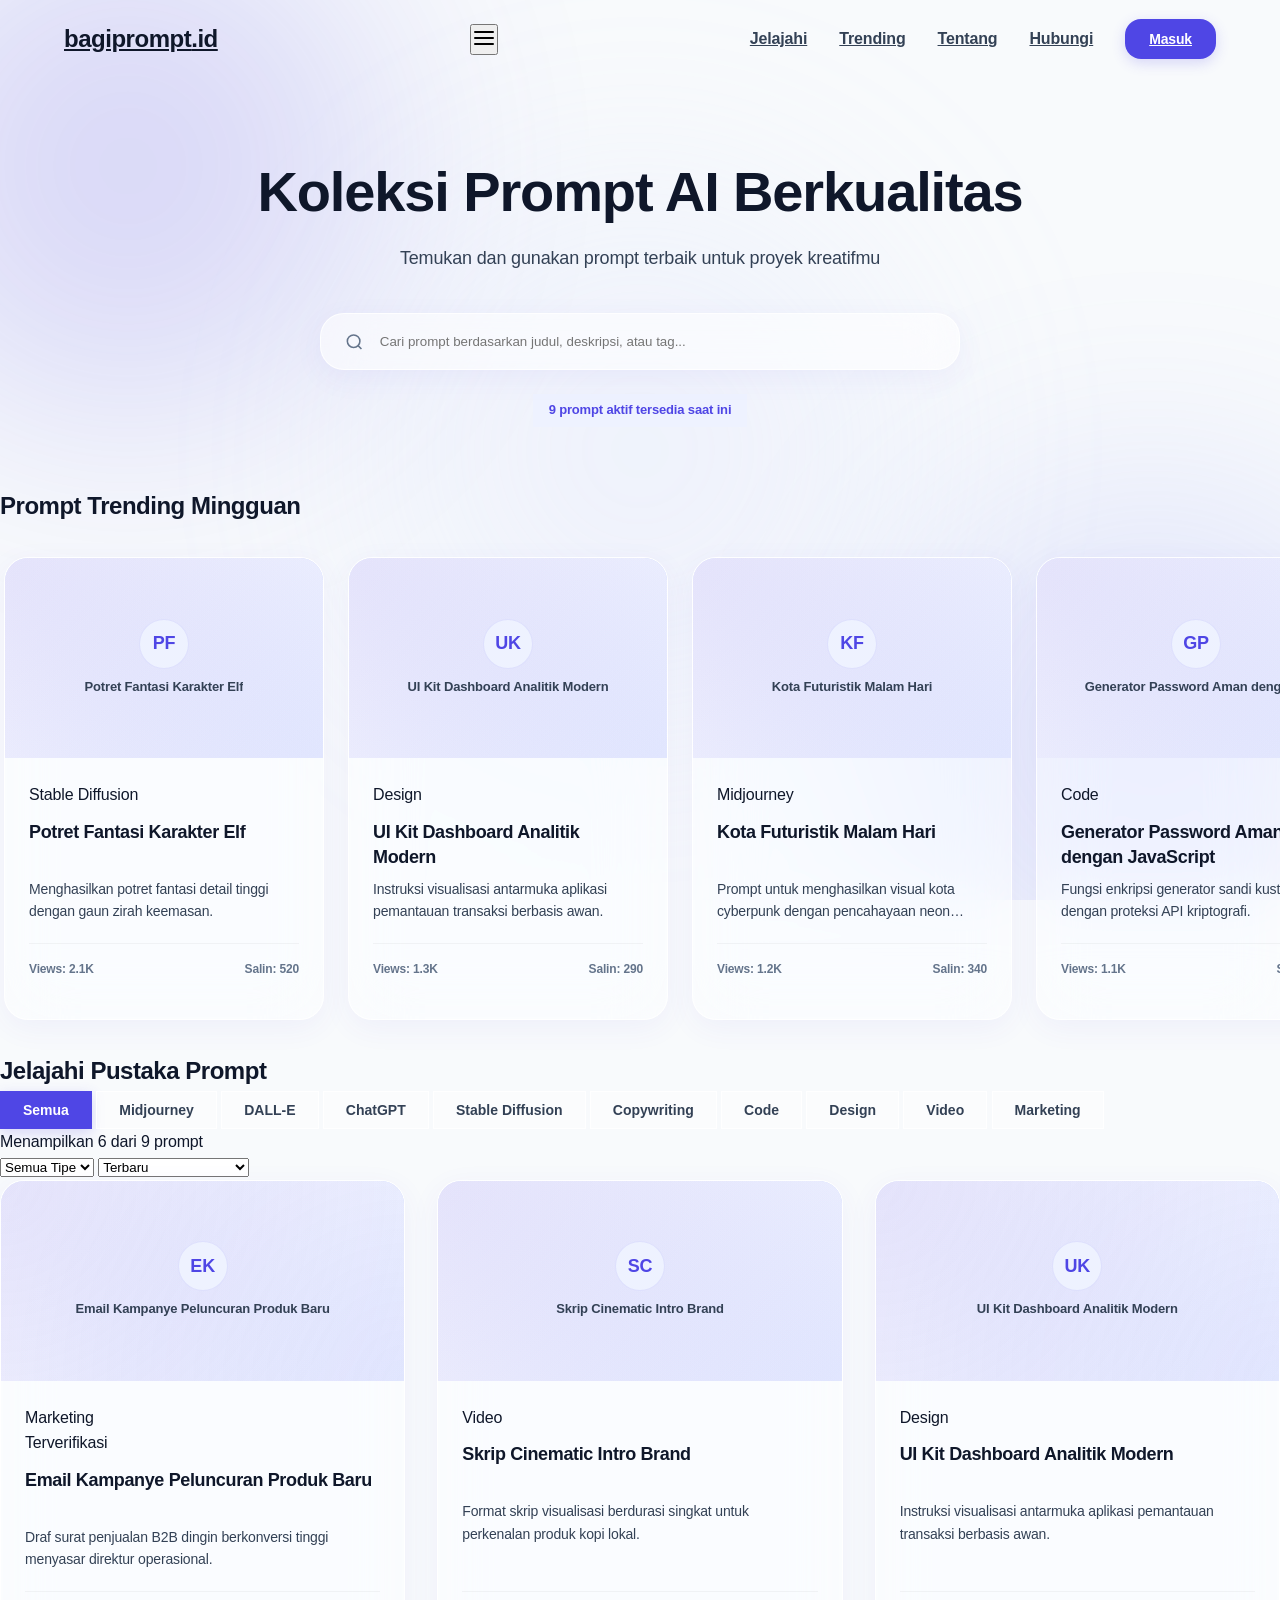
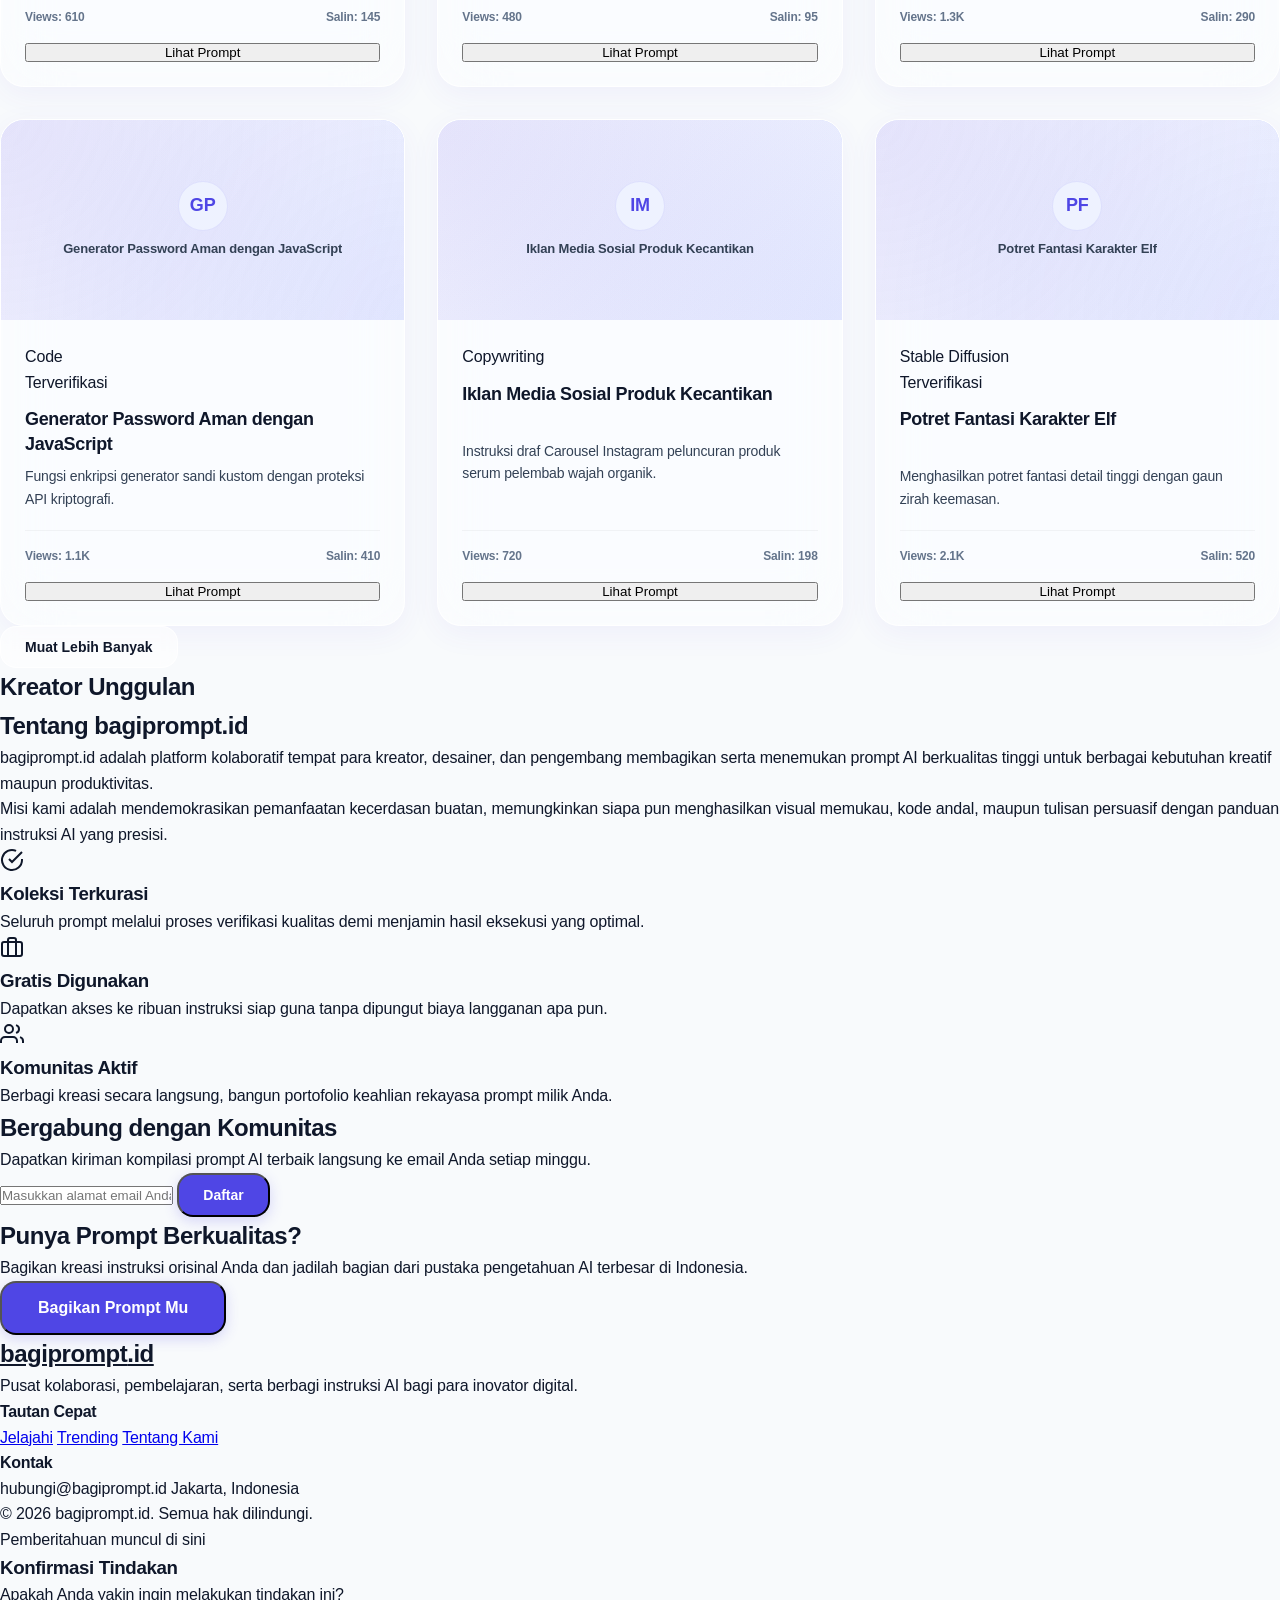
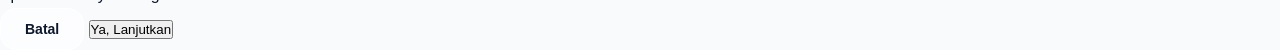
==== commit e999c647: "Update print statement from 'Hello' to 'Goodbye'" ====
--- a/index.html
+++ b/index.html
@@ -16,6 +16,13 @@
 </head>
 <body>
 
+  <!-- DEKORASI LATAR BELAKANG CAIRAN NEON (DOME DEPTH) -->
+  <div class="blur-blob-wrapper">
+    <div class="blur-blob blob-1"></div>
+    <div class="blur-blob blob-2"></div>
+    <div class="blur-blob blob-3"></div>
+  </div>
+
   <!-- NAVBAR -->
   <nav class="navbar" id="mainNavbar">
     <div class="nav-container">
@@ -49,20 +56,14 @@
       </div>
 
       <div class="live-counter" id="liveCounter">Memuat jumlah prompt...</div>
-
-      <div class="quick-filters" id="quickFilters">
-        <!-- JS akan menyuntikkan kategori populer di sini -->
-      </div>
     </div>
   </header>
 
   <!-- TRENDING SECTION -->
   <section class="section" id="trending">
     <div class="section-container">
-      <h2 class="section-title">Prompt Trending Mingguan</h2>
-      <div class="trending-scroll-container" id="trendingContainer">
-        <!-- Render horizontal card di sini via JS -->
-      </div>
+      <h2 class="section-title" style="margin-bottom: 16px;">Prompt Trending Mingguan</h2>
+      <div class="trending-scroll-container" id="trendingContainer"></div>
     </div>
   </section>
 
@@ -105,9 +106,7 @@
       </div>
 
       <!-- PROMPT GALLERY -->
-      <div class="prompt-grid" id="promptGallery">
-        <!-- Kartu prompt disuntikkan dinamis melalui JS -->
-      </div>
+      <div class="prompt-grid" id="promptGallery"></div>
 
       <div class="load-more-wrapper">
         <button id="loadMoreBtn" class="btn-secondary">Muat Lebih Banyak</button>
@@ -119,9 +118,7 @@
   <section class="section" id="kreator">
     <div class="section-container">
       <h2 class="section-title">Kreator Unggulan</h2>
-      <div class="creators-grid" id="creatorsContainer">
-        <!-- Render 3 top creators via JS -->
-      </div>
+      <div class="creators-grid" id="creatorsContainer"></div>
     </div>
   </section>
 
@@ -139,22 +136,28 @@
             <div class="feature-icon">
               <svg width="24" height="24" viewBox="0 0 24 24" fill="none" stroke="currentColor" stroke-width="2"><path d="M22 11.08V12a10 10 0 1 1-5.93-9.14"></path><polyline points="22 4 12 14.01 9 11.01"></polyline></svg>
             </div>
-            <h3 class="feature-title">Koleksi Terkurasi</h3>
-            <p class="feature-desc">Seluruh prompt melalui proses verifikasi kualitas demi menjamin hasil eksekusi yang optimal.</p>
+            <div class="feature-content">
+              <h3 class="feature-title">Koleksi Terkurasi</h3>
+              <p class="feature-desc">Seluruh prompt melalui proses verifikasi kualitas demi menjamin hasil eksekusi yang optimal.</p>
+            </div>
           </div>
           <div class="feature-card">
             <div class="feature-icon">
               <svg width="24" height="24" viewBox="0 0 24 24" fill="none" stroke="currentColor" stroke-width="2"><rect x="2" y="7" width="20" height="14" rx="2" ry="2"></rect><path d="M16 21V5a2 2 0 0 0-2-2h-4a2 2 0 0 0-2 2v16"></path></svg>
             </div>
-            <h3 class="feature-title">Gratis Digunakan</h3>
-            <p class="feature-desc">Dapatkan akses ke ribuan instruksi siap guna tanpa dipungut biaya langganan apa pun.</p>
+            <div class="feature-content">
+              <h3 class="feature-title">Gratis Digunakan</h3>
+              <p class="feature-desc">Dapatkan akses ke ribuan instruksi siap guna tanpa dipungut biaya langganan apa pun.</p>
+            </div>
           </div>
           <div class="feature-card">
             <div class="feature-icon">
               <svg width="24" height="24" viewBox="0 0 24 24" fill="none" stroke="currentColor" stroke-width="2"><path d="M17 21v-2a4 4 0 0 0-4-4H5a4 4 0 0 0-4 4v2"></path><circle cx="9" cy="7" r="4"></circle><path d="M23 21v-2a4 4 0 0 0-3-3.87"></path><path d="M16 3.13a4 4 0 0 1 0 7.75"></path></svg>
             </div>
-            <h3 class="feature-title">Komunitas Aktif</h3>
-            <p class="feature-desc">Berbagi kreasi secara langsung, bangun portofolio keahlian rekayasa prompt milik Anda.</p>
+            <div class="feature-content">
+              <h3 class="feature-title">Komunitas Aktif</h3>
+              <p class="feature-desc">Berbagi kreasi secara langsung, bangun portofolio keahlian rekayasa prompt milik Anda.</p>
+            </div>
           </div>
         </div>
       </div>
@@ -166,7 +169,7 @@
     <div class="section-container">
       <div class="newsletter-card">
         <h2 class="newsletter-title">Bergabung dengan Komunitas</h2>
-        <p class="newsletter-subtitle">Dapatkan kiriman kompilasi prompt AI terbaik dan tips terhangat langsung ke email Anda setiap minggu.</p>
+        <p class="newsletter-subtitle">Dapatkan kiriman kompilasi prompt AI terbaik langsung ke email Anda setiap minggu.</p>
         <form class="newsletter-form" id="newsletterForm">
           <input type="email" id="newsletterEmail" class="form-input" placeholder="Masukkan alamat email Anda" required>
           <button type="submit" class="btn-primary" id="newsletterSubmitBtn">Daftar</button>
@@ -265,9 +268,7 @@
           <!-- RELATED PROMPTS -->
           <div class="related-section">
             <h4 class="related-title">Prompt Terkait</h4>
-            <div class="related-grid" id="relatedPromptsGrid">
-              <!-- Render 3 related prompt cards -->
-            </div>
+            <div class="related-grid" id="relatedPromptsGrid"></div>
           </div>
 
         </div>
@@ -361,6 +362,7 @@
     </div>
   </div>
 
+  <script src="prompts-data.js"></script>
   <script src="script.js"></script>
 </body>
 </html>
--- a/style.css
+++ b/style.css
@@ -1,25 +1,52 @@
-
+/* ==========================================================================
+   LIQUID GLASS DESIGN SYSTEM & LIQUID TOKENS
+   ========================================================================== */
 :root {
-  --color-bg: linear-gradient(135deg, #ffffff 0%, #eef2ff 100%);
+  --font-heading: 'Space Grotesk', -apple-system, BlinkMacSystemFont, sans-serif;
+  --font-body: 'Inter', -apple-system, BlinkMacSystemFont, sans-serif;
+  --font-mono: 'JetBrains Mono', Consolas, Monaco, monospace;
+
+  /* Colors (严格符合 Light Theme & AA Contrast) */
   --color-accent: #4F46E5;
-  --color-accent-hover: #4338CA;
+  --color-accent-hover: #3b31c4;
   --color-accent-light: #818CF8;
   --color-accent-pale: #EEF2FF;
-  --color-text: #1e1b4b;
-  --color-text-muted: #6B7280;
-  --color-success: #10B981;
-  --color-danger: #EF4444;
-  --color-warning: #F59E0B;
-  --glass-bg: rgba(255, 255, 255, 0.55);
-  --glass-border: 1px solid rgba(255, 255, 255, 0.75);
-  --glass-shadow: 0 8px 32px rgba(79, 70, 229, 0.08);
-  --blur: blur(20px);
-  --radius: 20px;
-  --radius-sm: 12px;
-  --transition: all 0.25s cubic-bezier(0.4, 0, 0.2, 1);
-}
-
-/* RESET */
+  
+  --color-text-primary: #0f172a;   /* Slate 900 - Kontras Tinggi */
+  --color-text-secondary: #334155; /* Slate 700 */
+  --color-text-muted: #64748b;     /* Slate 500 */
+  
+  --color-success: #059669;
+  --color-success-bg: rgba(5, 150, 105, 0.08);
+  --color-danger: #dc2626;
+  --color-danger-bg: rgba(220, 38, 38, 0.08);
+
+  /* Formula Ultra Liquid Glassmorphism */
+  --glass-bg: rgba(255, 255, 255, 0.42);
+  --glass-bg-hover: rgba(255, 255, 255, 0.65);
+  --glass-border: 1px solid rgba(255, 255, 255, 0.8);
+  
+  /* Layered Shadow System */
+  --shadow-sm: 0 2px 8px rgba(79, 70, 229, 0.04);
+  --shadow-md: 0 8px 30px rgba(79, 70, 229, 0.06);
+  --shadow-lg: 
+    0 20px 40px rgba(79, 70, 229, 0.08),
+    inset 0 1px 1px rgba(255, 255, 255, 0.9);
+  --shadow-hover: 
+    0 24px 50px rgba(79, 70, 229, 0.15),
+    inset 0 1px 2px rgba(255, 255, 255, 0.95);
+  
+  /* Utilities */
+  --transition-smooth: all 0.45s cubic-bezier(0.16, 1, 0.3, 1);
+  --transition-fast: all 0.25s cubic-bezier(0.16, 1, 0.3, 1);
+  --radius-lg: 24px;
+  --radius-md: 16px;
+  --radius-sm: 10px;
+}
+
+/* ==========================================================================
+   RESET & LIQUID ANIMATED BACKGROUND
+   ========================================================================== */
 *, *::before, *::after {
   box-sizing: border-box;
   margin: 0;
@@ -27,52 +54,103 @@
 }
 
 body {
-  font-family: 'Inter', sans-serif;
-  background: var(--color-bg);
-  background-attachment: fixed;
-  color: var(--color-text);
+  font-family: var(--font-body);
+  background: #f8fafc;
+  color: var(--color-text-primary);
   line-height: 1.6;
+  letter-spacing: -0.01em;
   min-height: 100vh;
+  overflow-x: hidden;
+}
+
+/* DEKORATIF DYNAMIC GLOWING BLOB (Latar Belakang Bergerak Lambat) */
+.blur-blob-wrapper {
+  position: fixed;
+  top: 0;
+  left: 0;
+  right: 0;
+  bottom: 0;
+  z-index: -2;
+  overflow: hidden;
+  pointer-events: none;
+}
+
+.blur-blob {
+  position: absolute;
+  width: clamp(300px, 40vw, 600px);
+  height: clamp(300px, 40vw, 600px);
+  border-radius: 50%;
+  filter: blur(120px);
+  opacity: 0.18;
+  animation: floatBlob 20s infinite alternate;
+}
+
+.blob-1 {
+  background: #4F46E5;
+  top: -10%;
+  left: -10%;
+}
+
+.blob-2 {
+  background: #818CF8;
+  bottom: -10%;
+  right: -10%;
+  animation-delay: -5s;
+}
+
+.blob-3 {
+  background: #C7D2FE;
+  top: 50%;
+  left: 50%;
+  transform: translate(-50%, -50%);
+  animation-delay: -10s;
+}
+
+@keyframes floatBlob {
+  0% { transform: translate(0, 0) scale(1); }
+  50% { transform: translate(40px, -40px) scale(1.15); }
+  100% { transform: translate(-20px, 20px) scale(0.9); }
 }
 
 h1, h2, h3, h4, .logo {
-  font-family: 'Space Grotesk', sans-serif;
+  font-family: var(--font-heading);
   font-weight: 700;
-}
-
-a {
-  color: inherit;
-  text-decoration: none;
-}
-
-/* GLASS CARDS */
-.glass-card {
-  background: var(--glass-bg);
-  backdrop-filter: var(--blur);
-  -webkit-backdrop-filter: var(--blur);
-  border: var(--glass-border);
-  box-shadow: var(--glass-shadow);
-  border-radius: var(--radius);
-  padding: 24px;
-}
-
-/* NAVBAR */
+  color: var(--color-text-primary);
+  letter-spacing: -0.02em;
+}
+
+/* CUSTOM HIGH-END SCROLLBAR */
+::-webkit-scrollbar {
+  width: 8px;
+}
+::-webkit-scrollbar-track {
+  background: rgba(255, 255, 255, 0.1);
+}
+::-webkit-scrollbar-thumb {
+  background: var(--color-accent-light);
+  border-radius: var(--radius-full);
+}
+
+/* ==========================================================================
+   HEADER & NAVBAR (LIQUID GLASS)
+   ========================================================================== */
 .navbar {
   position: fixed;
   top: 0;
   left: 0;
   right: 0;
   z-index: 1000;
-  transition: var(--transition);
-  padding: 16px 0;
+  transition: var(--transition-smooth);
+  padding: 20px 0;
+  border-bottom: 1px solid transparent;
 }
 
 .navbar.scrolled {
-  background: rgba(255, 255, 255, 0.75);
-  backdrop-filter: var(--blur);
-  -webkit-backdrop-filter: var(--blur);
-  border-bottom: 1px solid rgba(255, 255, 255, 0.5);
-  box-shadow: 0 4px 16px rgba(0, 0, 0, 0.03);
+  background: rgba(255, 255, 255, 0.45);
+  backdrop-filter: blur(32px) saturate(210%);
+  -webkit-backdrop-filter: blur(32px) saturate(210%);
+  border-bottom: 1px solid rgba(255, 255, 255, 0.6);
+  box-shadow: 0 4px 30px rgba(79, 70, 229, 0.03);
   padding: 12px 0;
 }
 
@@ -86,104 +164,71 @@
 }
 
 .logo {
-  font-size: 22px;
-  color: var(--color-text);
-}
-
-.logo-accent {
+  font-size: 24px;
+}
+
+.nav-menu {
+  display: flex;
+  align-items: center;
+  gap: 32px;
+}
+
+.nav-link {
+  font-weight: 600;
+  color: var(--color-text-secondary);
+}
+
+.nav-link:hover {
   color: var(--color-accent);
 }
 
-.menu-toggle {
-  display: none;
-  background: none;
-  border: none;
-  color: var(--color-text);
-  cursor: pointer;
-  padding: 10px;
-}
-
-.nav-menu {
-  display: flex;
-  align-items: center;
-  gap: 24px;
-}
-
-.nav-link {
-  font-weight: 500;
-  color: var(--color-text-muted);
-  transition: var(--transition);
-}
-
-.nav-link:hover, .nav-link.active {
-  color: var(--color-accent);
-}
-
-/* BUTTONS */
+/* ==========================================================================
+   BUTTONS STYLING
+   ========================================================================== */
 .btn-primary {
   background: var(--color-accent);
-  color: #fff;
-  border: none;
-  padding: 10px 20px;
-  border-radius: var(--radius-sm);
+  color: #ffffff;
+  padding: 12px 24px;
+  border-radius: var(--radius-md);
   font-weight: 600;
-  cursor: pointer;
-  transition: var(--transition);
-  display: inline-flex;
-  align-items: center;
-  justify-content: center;
-  gap: 8px;
+  font-size: 14px;
+  transition: var(--transition-smooth);
+  box-shadow: 0 4px 14px rgba(79, 70, 229, 0.2);
 }
 
 .btn-primary:hover {
   background: var(--color-accent-hover);
+  transform: translateY(-2px);
+  box-shadow: 0 8px 24px rgba(79, 70, 229, 0.3);
 }
 
 .btn-secondary {
   background: rgba(255, 255, 255, 0.6);
-  color: var(--color-text);
-  border: 1px solid rgba(255, 255, 255, 0.8);
-  padding: 10px 20px;
-  border-radius: var(--radius-sm);
+  border: var(--glass-border);
+  color: var(--color-text-primary);
+  padding: 12px 24px;
+  border-radius: var(--radius-md);
   font-weight: 600;
-  cursor: pointer;
-  transition: var(--transition);
-  display: inline-flex;
-  align-items: center;
-  justify-content: center;
+  font-size: 14px;
+  transition: var(--transition-smooth);
+  backdrop-filter: blur(8px);
 }
 
 .btn-secondary:hover {
-  background: rgba(255, 255, 255, 0.9);
-}
-
-.btn-danger {
-  background: var(--color-danger);
-  color: #fff;
-  border: none;
-  padding: 10px 20px;
-  border-radius: var(--radius-sm);
-  font-weight: 600;
-  cursor: pointer;
-  transition: var(--transition);
-}
-
-.btn-danger:hover {
-  opacity: 0.9;
-}
-
-.btn-full {
-  width: 100%;
+  background: #ffffff;
+  transform: translateY(-2px);
 }
 
 .btn-large {
-  padding: 16px 32px;
+  padding: 16px 36px;
   font-size: 16px;
 }
 
-/* HERO SECTION */
+/* ==========================================================================
+   HERO DISPLAY SECTION
+   ========================================================================== */
 .hero {
-  padding: 160px 0 80px;
+  padding: 160px 0 60px;
   text-align: center;
 }
 
@@ -194,36 +239,40 @@
 }
 
 .hero-title {
-  font-size: 48px;
-  line-height: 1.2;
-  margin-bottom: 16px;
-  color: var(--color-text);
+  font-size: clamp(32px, 5vw, 56px);
+  line-height: 1.15;
+  margin-bottom: 20px;
 }
 
 .hero-subtitle {
-  font-size: 18px;
-  color: var(--color-text-muted);
+  font-size: clamp(16px, 2.5vw, 18px);
+  color: var(--color-text-secondary);
   margin-bottom: 40px;
 }
 
-/* SEARCH & FILTERS */
+/* LUXURY SEARCH BAR */
 .search-wrapper {
-  margin-bottom: 24px;
+  max-width: 640px;
+  margin: 0 auto 24px;
 }
 
 .search-box {
   display: flex;
   align-items: center;
-  background: var(--glass-bg);
+  background: rgba(255, 255, 255, 0.55);
   border: var(--glass-border);
-  border-radius: 40px;
+  border-radius: var(--radius-lg);
   padding: 8px 24px;
-  box-shadow: var(--glass-shadow);
-}
-
-.search-icon {
-  color: var(--color-text-muted);
-  margin-right: 16px;
+  box-shadow: var(--shadow-md);
+  backdrop-filter: blur(24px);
+  transition: var(--transition-smooth);
+}
+
+.search-box:focus-within {
+  transform: translateY(-2px);
+  border-color: var(--color-accent);
+  background: #ffffff;
+  box-shadow: 0 16px 40px rgba(79, 70, 229, 0.1);
 }
 
 .search-box input {
@@ -231,152 +280,159 @@
   border: none;
   background: transparent;
   padding: 12px 0;
-  color: var(--color-text);
-  font-size: 16px;
   outline: none;
+  font-weight: 500;
+  color: var(--color-text-primary);
+}
+
+.search-icon {
+  color: var(--color-text-muted);
+  margin-right: 16px;
 }
 
 .live-counter {
-  font-size: 14px;
+  font-size: 13px;
   color: var(--color-accent);
-  font-weight: 600;
-  margin-bottom: 24px;
-}
-
-.quick-filters {
-  display: flex;
-  justify-content: center;
-  flex-wrap: wrap;
-  gap: 10px;
-}
-
-/* CATEGORY TABS */
-.category-tabs-container {
+  font-weight: 700;
+  background: var(--color-accent-pale);
+  padding: 6px 16px;
+  border-radius: var(--radius-full);
+  display: inline-block;
+}
+
+/* ==========================================================================
+   TRENDING SECTION (Symmetrical Horizontal Grid)
+   ========================================================================== */
+.trending-scroll-container {
+  display: grid;
+  grid-auto-flow: column;
+  grid-auto-columns: minmax(320px, 1fr);
+  gap: 24px;
   overflow-x: auto;
-  padding-bottom: 12px;
-  margin-bottom: 32px;
-}
-
-.category-tabs {
-  display: flex;
-  gap: 10px;
-  min-width: max-content;
-}
-
-.tab-btn {
-  background: rgba(255, 255, 255, 0.4);
-  border: 1px solid rgba(255, 255, 255, 0.6);
-  color: var(--color-text-muted);
-  padding: 8px 18px;
-  border-radius: 40px;
-  font-weight: 500;
-  cursor: pointer;
-  transition: var(--transition);
-}
-
-.tab-btn:hover, .tab-btn.active {
-  background: var(--color-accent);
-  color: #fff;
-  border-color: var(--color-accent);
-}
-
-/* SORT BAR */
-.sort-filter-bar {
-  display: flex;
-  justify-content: space-between;
-  align-items: center;
-  margin-bottom: 24px;
-}
-
-.results-count {
-  font-size: 14px;
-  color: var(--color-text-muted);
-  font-weight: 500;
-}
-
-.controls-group {
-  display: flex;
-  gap: 12px;
-}
-
-.select-input {
-  background: rgba(255, 255, 255, 0.5);
-  border: 1px solid rgba(255, 255, 255, 0.7);
-  padding: 8px 16px;
-  border-radius: var(--radius-sm);
-  color: var(--color-text);
-  font-weight: 500;
-  outline: none;
-  cursor: pointer;
-}
-
-/* GALLERY GRID & CARD */
-.prompt-grid {
-  display: grid;
-  grid-template-columns: repeat(3, 1fr);
-  gap: 24px;
-}
-
+  padding: 16px 4px 32px;
+  scrollbar-width: thin;
+}
+
+/* ==========================================================================
+   SQUARE CARDS & GLOW MESH IMAGE FALLBACK
+   ========================================================================== */
 .prompt-card {
   background: var(--glass-bg);
+  backdrop-filter: blur(32px) saturate(210%);
+  -webkit-backdrop-filter: blur(32px) saturate(210%);
   border: var(--glass-border);
-  border-radius: var(--radius);
+  border-radius: var(--radius-lg);
   overflow: hidden;
-  box-shadow: var(--glass-shadow);
-  transition: var(--transition);
-  cursor: pointer;
+  box-shadow: var(--shadow-md);
+  transition: var(--transition-smooth);
+  display: flex;
+  flex-direction: column;
+  height: 100%;
 }
 
 .prompt-card:hover {
-  transform: translateY(-4px);
-  box-shadow: 0 12px 40px rgba(79, 70, 229, 0.15);
-}
-
-.prompt-card img {
+  transform: translateY(-6px);
+  background: var(--glass-bg-hover);
+  box-shadow: var(--shadow-hover);
+}
+
+/* PENANGANAN AREA CITRA & GLOW MESH FALLBACK */
+.card-image-wrapper {
+  position: relative;
   width: 100%;
   height: 200px;
+  overflow: hidden;
+  background: linear-gradient(135deg, #e0e7ff 0%, #c7d2fe 100%);
+}
+
+.card-image-wrapper img {
+  width: 100%;
+  height: 100%;
   object-fit: cover;
-}
-
-.card-body {
+  transition: var(--transition-smooth);
+}
+
+/* Jika Citra Rusak/Hilang: Tampilkan Mesh Gradient Khas */
+.card-image-wrapper img.broken {
+  display: none;
+}
+
+.card-image-fallback {
+  position: absolute;
+  top: 0;
+  left: 0;
+  right: 0;
+  bottom: 0;
+  display: flex;
+  flex-direction: column;
+  align-items: center;
+  justify-content: center;
+  text-align: center;
   padding: 20px;
-}
-
-.category-tag {
+  background: radial-gradient(circle at top left, rgba(79, 70, 229, 0.15), transparent),
+              radial-gradient(circle at bottom right, rgba(129, 140, 248, 0.12), transparent),
+              linear-gradient(135deg, #ffffff, #eef2ff);
+}
+
+.fallback-initials {
+  width: 50px;
+  height: 50px;
+  border-radius: 50%;
   background: var(--color-accent-pale);
   color: var(--color-accent);
-  padding: 4px 10px;
-  border-radius: 20px;
-  font-size: 11px;
+  display: flex;
+  align-items: center;
+  justify-content: center;
+  font-weight: 700;
+  font-size: 18px;
+  margin-bottom: 8px;
+  border: 1px solid rgba(79, 70, 229, 0.1);
+}
+
+.fallback-title {
+  font-size: 13px;
   font-weight: 600;
-  display: inline-block;
-  margin-right: 8px;
-}
-
-.verified-badge {
-  background: rgba(16, 185, 129, 0.1);
-  color: var(--color-success);
-  padding: 4px 10px;
-  border-radius: 20px;
-  font-size: 11px;
-  font-weight: 600;
-  display: inline-block;
+  color: var(--color-text-secondary);
+  max-width: 80%;
+  white-space: nowrap;
+  overflow: hidden;
+  text-overflow: ellipsis;
+}
+
+/* ==========================================================================
+   CARD BODY & CONTROLS ALIGNMENT
+   ========================================================================== */
+.card-body {
+  padding: 24px;
+  display: flex;
+  flex-direction: column;
+  flex-grow: 1;
 }
 
 .card-title {
   font-size: 18px;
   margin: 12px 0 8px;
-  color: var(--color-text);
-}
-
-.card-desc {
-  font-size: 14px;
-  color: var(--color-text-muted);
-  margin-bottom: 16px;
+  color: var(--color-text-primary);
+  line-height: 1.4;
+  font-weight: 700;
+  /* Batasi maksimal 2 baris agar tinggi kartu tetap simetris */
   display: -webkit-box;
   -webkit-line-clamp: 2;
   -webkit-box-orient: vertical;
   overflow: hidden;
+  height: 50px; 
+}
+
+.card-desc {
+  font-size: 14px;
+  color: var(--color-text-secondary);
+  margin-bottom: 20px;
+  line-height: 1.6;
+  display: -webkit-box;
+  -webkit-line-clamp: 2;
+  -webkit-box-orient: vertical;
+  overflow: hidden;
+  height: 45px;
 }
 
 .card-meta {
@@ -384,423 +440,44 @@
   justify-content: space-between;
   font-size: 12px;
   color: var(--color-text-muted);
+  font-weight: 600;
+  margin-top: auto; /* Memaksa meta berada di posisi terbawah badan kartu */
+  padding-top: 16px;
+  border-top: 1px solid rgba(0, 0, 0, 0.04);
   margin-bottom: 16px;
 }
 
-.btn-lihat {
-  background: var(--color-accent-pale);
-  color: var(--color-accent);
-  border: none;
-  width: 100%;
-  padding: 10px;
-  border-radius: var(--radius-sm);
+/* ==========================================================================
+   PROMPT GRID & CATEGORY TABS (TAMPILAN UTAMA)
+   ========================================================================== */
+.prompt-grid {
+  display: grid;
+  grid-template-columns: repeat(3, 1fr);
+  gap: 32px;
+}
+
+.tab-btn {
+  background: rgba(255, 255, 255, 0.45);
+  border: var(--glass-border);
+  color: var(--color-text-secondary);
+  padding: 10px 22px;
+  border-radius: var(--radius-full);
   font-weight: 600;
+  font-size: 14px;
   cursor: pointer;
-  transition: var(--transition);
-}
-
-.btn-lihat:hover {
+  transition: var(--transition-fast);
+}
+
+.tab-btn.active {
   background: var(--color-accent);
-  color: #fff;
-}
-
-.load-more-wrapper {
-  text-align: center;
-  margin-top: 40px;
-}
-
-/* TRENDING */
-.trending-scroll-container {
-  display: flex;
-  gap: 20px;
-  overflow-x: auto;
-  padding: 10px 0;
-}
-
-.trending-card {
-  min-width: 320px;
-  max-width: 320px;
-}
-
-/* SECTION BASE */
-.section {
-  padding: 60px 0;
-}
-
-.section-container {
-  width: 90%;
-  max-width: 1200px;
-  margin: 0 auto;
-}
-
-.section-title {
-  font-size: 32px;
-  color: var(--color-text);
-  margin-bottom: 32px;
-}
-
-.section-alt {
-  background: rgba(255, 255, 255, 0.4);
-}
-
-/* ABOUT SECTION */
-.about-grid {
-  display: grid;
-  grid-template-columns: 1fr 1fr;
-  gap: 40px;
-  align-items: center;
-}
-
-.about-title {
-  font-size: 36px;
-  margin-bottom: 16px;
-}
-
-.about-p {
-  color: var(--color-text-muted);
-  margin-bottom: 16px;
-}
-
-.about-features {
-  display: flex;
-  flex-direction: column;
-  gap: 20px;
-}
-
-.feature-card {
-  background: var(--glass-bg);
-  border: var(--glass-border);
-  box-shadow: var(--glass-shadow);
-  border-radius: var(--radius);
-  padding: 20px;
-  display: flex;
-  gap: 16px;
-}
-
-.feature-icon {
-  background: var(--color-accent-pale);
-  color: var(--color-accent);
-  padding: 12px;
-  border-radius: 12px;
-  height: max-content;
-}
-
-.feature-title {
-  font-size: 18px;
-  margin-bottom: 4px;
-}
-
-.feature-desc {
-  font-size: 14px;
-  color: var(--color-text-muted);
-}
-
-/* NEWSLETTER */
-.newsletter-card {
-  background: var(--glass-bg);
-  border: var(--glass-border);
-  box-shadow: var(--glass-shadow);
-  border-radius: var(--radius);
-  padding: 40px;
-  text-align: center;
-}
-
-.newsletter-title {
-  font-size: 28px;
-  margin-bottom: 8px;
-}
-
-.newsletter-subtitle {
-  color: var(--color-text-muted);
-  margin-bottom: 24px;
-}
-
-.newsletter-form {
-  display: flex;
-  gap: 12px;
-  max-width: 500px;
-  margin: 0 auto;
-}
-
-/* FORM ELEMENTS */
-.form-input {
-  background: rgba(255, 255, 255, 0.7);
-  border: 1px solid rgba(255, 255, 255, 0.9);
-  padding: 12px 16px;
-  border-radius: var(--radius-sm);
-  color: var(--color-text);
-  font-size: 14px;
-  outline: none;
-  width: 100%;
-}
-
-.form-input:focus {
+  color: #ffffff;
   border-color: var(--color-accent);
-}
-
-.form-group {
-  margin-bottom: 20px;
-}
-
-.form-label {
-  display: block;
-  font-size: 14px;
-  font-weight: 500;
-  margin-bottom: 8px;
-}
-
-/* CTA */
-.section-cta {
-  background: linear-gradient(135deg, rgba(79, 70, 229, 0.1) 0%, rgba(255, 255, 255, 0.3) 100%);
-}
-
-.cta-flex {
-  display: flex;
-  justify-content: space-between;
-  align-items: center;
-}
-
-.cta-title {
-  font-size: 32px;
-  margin-bottom: 8px;
-}
-
-.cta-desc {
-  color: var(--color-text-muted);
-}
-
-/* FOOTER */
-.footer {
-  background: rgba(255, 255, 255, 0.5);
-  border-top: 1px solid rgba(255, 255, 255, 0.7);
-  padding: 60px 0 20px;
-}
-
-.footer-container {
-  width: 90%;
-  max-width: 1200px;
-  margin: 0 auto;
-  display: grid;
-  grid-template-columns: 2fr 1fr;
-  gap: 40px;
-  margin-bottom: 40px;
-}
-
-.footer-brand .logo {
-  font-size: 24px;
-}
-
-.footer-tagline {
-  color: var(--color-text-muted);
-  margin-top: 12px;
-  font-size: 14px;
-}
-
-.footer-links-group {
-  display: grid;
-  grid-template-columns: 1fr 1fr;
-  gap: 20px;
-}
-
-.footer-header {
-  font-size: 16px;
-  margin-bottom: 16px;
-}
-
-.footer-link, .footer-info {
-  display: block;
-  font-size: 14px;
-  color: var(--color-text-muted);
-  margin-bottom: 8px;
-}
-
-.footer-link:hover {
-  color: var(--color-accent);
-}
-
-.footer-bottom {
-  text-align: center;
-  padding-top: 20px;
-  border-top: 1px solid rgba(255, 255, 255, 0.3);
-}
-
-.copyright-text {
-  font-size: 12px;
-  color: var(--color-text-muted);
-}
-
-/* AUTH PAGES */
-.body-auth {
-  display: flex;
-  align-items: center;
-  justify-content: center;
-  padding: 40px 0;
-}
-
-.auth-wrapper {
-  width: 100%;
-  max-width: 440px;
-  padding: 0 20px;
-}
-
-.logo-auth {
-  display: block;
-  text-align: center;
-  margin-bottom: 32px;
-  font-size: 28px;
-}
-
-.auth-card {
-  padding: 40px 32px;
-}
-
-.auth-title {
-  font-size: 24px;
-  margin-bottom: 8px;
-  text-align: center;
-}
-
-.auth-subtitle {
-  font-size: 14px;
-  color: var(--color-text-muted);
-  margin-bottom: 24px;
-  text-align: center;
-}
-
-.auth-link {
-  font-size: 12px;
-  color: var(--color-accent);
-  font-weight: 500;
-}
-
-.auth-link-bold {
-  color: var(--color-accent);
-  font-weight: 600;
-}
-
-.auth-divider {
-  text-align: center;
-  margin: 24px 0;
-  position: relative;
-}
-
-.auth-divider::before {
-  content: "";
-  position: absolute;
-  top: 50%;
-  left: 0;
-  right: 0;
-  height: 1px;
-  background: rgba(0, 0, 0, 0.08);
-  z-index: 1;
-}
-
-.auth-divider span {
-  background: #fff;
-  padding: 0 12px;
-  font-size: 12px;
-  color: var(--color-text-muted);
-  position: relative;
-  z-index: 2;
-}
-
-.social-login-grid {
-  display: grid;
-  grid-template-columns: 1fr 1fr;
-  gap: 12px;
-  margin-bottom: 24px;
-}
-
-.btn-social {
-  background: rgba(255, 255, 255, 0.5);
-  border: 1px solid rgba(0, 0, 0, 0.08);
-  padding: 10px;
-  border-radius: var(--radius-sm);
-  font-weight: 600;
-  cursor: pointer;
-  transition: var(--transition);
-}
-
-.btn-social:hover {
-  background: rgba(255, 255, 255, 0.9);
-}
-
-.auth-footer-text {
-  text-align: center;
-  font-size: 14px;
-  color: var(--color-text-muted);
-}
-
-.password-input-wrapper {
-  position: relative;
-}
-
-.password-toggle {
-  position: absolute;
-  right: 12px;
-  top: 50%;
-  transform: translateY(-50%);
-  background: none;
-  border: none;
-  cursor: pointer;
-  color: var(--color-text-muted);
-}
-
-.label-wrapper {
-  display: flex;
-  justify-content: space-between;
-  align-items: center;
-  margin-bottom: 8px;
-}
-
-.password-strength-container {
-  margin-top: 8px;
-  display: flex;
-  align-items: center;
-  justify-content: space-between;
-}
-
-.strength-bar {
-  height: 6px;
-  border-radius: 3px;
-  flex: 1;
-  background: #E5E7EB;
-  margin-right: 12px;
-  overflow: hidden;
-  position: relative;
-}
-
-.strength-bar::after {
-  content: "";
-  position: absolute;
-  top: 0;
-  left: 0;
-  height: 100%;
-  width: 0;
-  transition: var(--transition);
-}
-
-.strength-bar.weak::after {
-  width: 33%;
-  background: var(--color-danger);
-}
-
-.strength-bar.medium::after {
-  width: 66%;
-  background: var(--color-warning);
-}
-
-.strength-bar.strong::after {
-  width: 100%;
-  background: var(--color-success);
-}
-
-.strength-text {
-  font-size: 12px;
-  font-weight: 500;
-}
-
-/* MODAL OVERLAY */
+  box-shadow: 0 4px 14px rgba(79, 70, 229, 0.2);
+}
+
+/* ==========================================================================
+   MODAL OVERLAY LAYOUT
+   ========================================================================== */
 .modal-overlay {
   position: fixed;
   top: 0;
@@ -808,15 +485,14 @@
   right: 0;
   bottom: 0;
   z-index: 1100;
-  background: rgba(0, 0, 0, 0.4);
-  backdrop-filter: var(--blur);
-  -webkit-backdrop-filter: var(--blur);
+  background: rgba(15, 23, 42, 0.25);
+  backdrop-filter: blur(16px);
   display: flex;
   align-items: center;
   justify-content: center;
   opacity: 0;
   pointer-events: none;
-  transition: var(--transition);
+  transition: var(--transition-smooth);
 }
 
 .modal-overlay.active {
@@ -826,618 +502,58 @@
 
 .modal-card {
   width: 90%;
-  max-width: 1000px;
-  max-height: 90vh;
+  max-width: 960px;
+  max-height: 85vh;
   overflow-y: auto;
-  background: var(--glass-bg);
+  background: rgba(255, 255, 255, 0.7);
   border: var(--glass-border);
-  box-shadow: var(--glass-shadow);
-  border-radius: var(--radius);
+  box-shadow: var(--shadow-hover);
+  border-radius: var(--radius-lg);
   position: relative;
-}
-
-.modal-close {
-  position: absolute;
-  top: 20px;
-  right: 20px;
-  background: none;
-  border: none;
-  cursor: pointer;
-  color: var(--color-text);
-  z-index: 10;
+  animation: slideUp 0.45s cubic-bezier(0.16, 1, 0.3, 1);
+}
+
+@keyframes slideUp {
+  from { transform: translateY(30px); opacity: 0; }
+  to { transform: translateY(0); opacity: 1; }
 }
 
 .modal-grid {
   display: grid;
   grid-template-columns: 4.5fr 5.5fr;
+}
+
+.modal-left {
+  position: relative;
+  background: var(--color-accent-pale);
 }
 
 .modal-left img {
   width: 100%;
   height: 100%;
   object-fit: cover;
-  min-height: 400px;
 }
 
 .modal-right {
   padding: 40px;
 }
 
-.modal-meta-header {
-  margin-bottom: 12px;
-}
-
-.modal-title {
-  font-size: 28px;
-  margin-bottom: 12px;
-}
-
-.modal-desc {
-  color: var(--color-text-muted);
-  margin-bottom: 24px;
-}
-
-.prompt-text-container {
-  margin-bottom: 24px;
-}
-
-.container-label {
-  display: block;
-  font-size: 12px;
-  font-weight: 600;
-  margin-bottom: 8px;
-  text-transform: uppercase;
-}
-
-.prompt-code-box {
-  background: rgba(255, 255, 255, 0.5);
-  border: var(--glass-border);
-  border-radius: var(--radius-sm);
-  padding: 16px;
-  overflow-x: auto;
-}
-
-.prompt-code-box code {
-  font-family: monospace;
-  font-size: 14px;
-  white-space: pre-wrap;
-  word-break: break-all;
-}
-
-.modal-actions {
-  display: grid;
-  grid-template-columns: 1fr 1fr;
-  gap: 12px;
-  margin-bottom: 24px;
-}
-
-.share-group {
-  display: flex;
-  align-items: center;
-  gap: 12px;
-  margin-bottom: 24px;
-}
-
-.share-label {
-  font-size: 14px;
-  font-weight: 500;
-}
-
-.btn-share-icon {
-  background: rgba(255, 255, 255, 0.6);
-  border: var(--glass-border);
-  padding: 6px 12px;
-  border-radius: 40px;
-  font-size: 12px;
-  cursor: pointer;
-  transition: var(--transition);
-}
-
-.btn-share-icon:hover {
-  background: var(--color-accent);
-  color: #fff;
-}
-
-.modal-creator-profile {
-  display: flex;
-  align-items: center;
-  gap: 16px;
-  border-top: 1px solid rgba(0, 0, 0, 0.05);
-  padding-top: 20px;
-  margin-bottom: 20px;
-}
-
-.creator-avatar {
-  background: var(--color-accent-light);
-  color: #fff;
-  width: 44px;
-  height: 44px;
-  border-radius: 50%;
-  display: flex;
-  align-items: center;
-  justify-content: center;
-  font-weight: 700;
-}
-
-.creator-name {
-  font-weight: 600;
-}
-
-.upload-date {
-  font-size: 12px;
-  color: var(--color-text-muted);
-}
-
-.modal-stats-footer {
-  display: flex;
-  justify-content: space-between;
-  font-size: 12px;
-  color: var(--color-text-muted);
-}
-
-/* KREATORS */
-.creators-grid {
-  display: grid;
-  grid-template-columns: repeat(3, 1fr);
-  gap: 24px;
-}
-
-.creator-card {
-  text-align: center;
-}
-
-.creator-card .creator-avatar {
-  margin: 0 auto 16px;
-  width: 64px;
-  height: 64px;
-  font-size: 20px;
-}
-
-/* TOAST */
-.toast-notification {
-  position: fixed;
-  bottom: 24px;
-  right: 24px;
-  background: var(--color-accent);
-  color: #fff;
-  padding: 12px 24px;
-  border-radius: var(--radius-sm);
-  box-shadow: 0 10px 25px rgba(0, 0, 0, 0.1);
-  opacity: 0;
-  pointer-events: none;
-  transform: translateY(10px);
-  transition: var(--transition);
-  z-index: 1200;
-}
-
-.toast-notification.show {
-  opacity: 1;
-  pointer-events: auto;
-  transform: translateY(0);
-}
-
-/* CONFIRM DIALOG */
-.confirm-overlay {
-  position: fixed;
-  top: 0;
-  left: 0;
-  right: 0;
-  bottom: 0;
-  z-index: 1300;
-  background: rgba(0, 0, 0, 0.4);
-  display: flex;
-  align-items: center;
-  justify-content: center;
-  opacity: 0;
-  pointer-events: none;
-  transition: var(--transition);
-}
-
-.confirm-overlay.active {
-  opacity: 1;
-  pointer-events: auto;
-}
-
-.confirm-card {
-  background: var(--glass-bg);
-  backdrop-filter: var(--blur);
-  border: var(--glass-border);
-  box-shadow: var(--glass-shadow);
-  border-radius: var(--radius);
-  padding: 24px;
-  max-width: 400px;
-  width: 90%;
-  text-align: center;
-}
-
-.confirm-title {
-  margin-bottom: 8px;
-}
-
-.confirm-desc {
-  color: var(--color-text-muted);
-  margin-bottom: 24px;
-}
-
-.confirm-actions {
-  display: flex;
-  gap: 12px;
-  justify-content: center;
-}
-
-/* ALERT */
-.alert-box {
-  background: rgba(239, 68, 68, 0.1);
-  color: var(--color-danger);
-  border: 1px solid rgba(239, 68, 68, 0.3);
-  padding: 12px;
-  border-radius: var(--radius-sm);
-  margin-bottom: 16px;
-  font-size: 14px;
-}
-
-.hidden {
-  display: none !important;
-}
-
-/* UTILITY SPACING */
-.mt-6 { margin-top: 24px; }
-.mb-3 { margin-bottom: 12px; }
-
-/* CHECKBOX */
-.checkbox-group {
-  display: flex;
-  align-items: center;
-  gap: 10px;
-  margin-bottom: 20px;
-}
-
-.checkbox-label {
-  font-size: 14px;
-  color: var(--color-text-muted);
-}
-
-/* DASHBOARD LAYOUT */
-.body-dashboard {
-  background: var(--color-bg);
-}
-
-.dashboard-main-container {
-  width: 90%;
-  max-width: 1200px;
-  margin: 120px auto 60px;
-}
-
-.welcome-banner {
-  margin-bottom: 40px;
-}
-
-.welcome-title {
-  font-size: 36px;
-}
-
-.welcome-desc {
-  color: var(--color-text-muted);
-}
-
-.metrics-grid {
-  display: grid;
-  grid-template-columns: repeat(4, 1fr);
-  gap: 20px;
-  margin-bottom: 40px;
-}
-
-.metric-card {
-  text-align: center;
-}
-
-.metric-label {
-  display: block;
-  font-size: 14px;
-  color: var(--color-text-muted);
-  margin-bottom: 4px;
-}
-
-.metric-value {
-  font-size: 32px;
-  font-weight: 700;
-  color: var(--color-accent);
-}
-
-.dashboard-tabs-container {
-  border-bottom: 1px solid rgba(0, 0, 0, 0.05);
-  margin-bottom: 32px;
-}
-
-.dashboard-tabs {
-  display: flex;
-  gap: 24px;
-}
-
-.dash-tab-btn {
-  background: none;
-  border: none;
-  border-bottom: 2px solid transparent;
-  padding: 12px 4px;
-  font-weight: 600;
-  cursor: pointer;
-  color: var(--color-text-muted);
-  transition: var(--transition);
-}
-
-.dash-tab-btn:hover, .dash-tab-btn.active {
-  color: var(--color-accent);
-  border-color: var(--color-accent);
-}
-
-.tab-panel {
-  display: none;
-}
-
-.tab-panel.active {
-  display: block;
-}
-
-.section-actions-row {
-  display: flex;
-  justify-content: space-between;
-  align-items: center;
-  margin-bottom: 24px;
-}
-
-.dashboard-sub-title {
-  font-size: 24px;
-}
-
-.dashboard-list-grid {
-  display: grid;
-  grid-template-columns: repeat(3, 1fr);
-  gap: 24px;
-}
-
-/* FORM DASHBOARD */
-.dashboard-form {
-  max-width: 800px;
-}
-
-.form-grid {
-  display: grid;
-  grid-template-columns: 1fr 1fr;
-  gap: 20px;
-}
-
-.textarea-code {
-  min-height: 180px;
-  font-family: monospace;
-}
-
-.form-grid-file {
-  display: grid;
-  grid-template-columns: 1fr 1fr;
-  gap: 20px;
-  margin-bottom: 20px;
-}
-
-.file-upload-box {
-  position: relative;
-  border: 2px dashed rgba(0, 0, 0, 0.1);
-  border-radius: var(--radius-sm);
-  padding: 24px;
-  text-align: center;
-}
-
-.file-upload-box input {
-  position: absolute;
-  top: 0;
-  left: 0;
-  width: 100%;
-  height: 100%;
-  opacity: 0;
-  cursor: pointer;
-}
-
-.upload-preview-img {
-  width: 100%;
-  max-height: 200px;
-  object-fit: cover;
-  border-radius: var(--radius-sm);
-}
-
-.form-actions-footer {
-  display: flex;
-  gap: 12px;
-  justify-content: flex-end;
-}
-
-/* TABLE & ANALYTICS */
-.analytics-chart-wrapper {
-  margin-bottom: 32px;
-}
-
-.chart-header {
-  font-size: 16px;
-  margin-bottom: 24px;
-}
-
-.bar-chart {
-  display: flex;
-  align-items: flex-end;
-  justify-content: space-around;
-  height: 200px;
-  padding-bottom: 20px;
-  border-bottom: 2px solid rgba(0, 0, 0, 0.05);
-}
-
-.chart-bar-item {
-  display: flex;
-  flex-direction: column;
-  align-items: center;
-  width: 60px;
-}
-
-.bar-fill {
-  background: var(--color-accent);
-  width: 100%;
-  border-radius: 4px 4px 0 0;
-  height: 0;
-  transition: height 1s ease;
-}
-
-.bar-label {
-  font-size: 11px;
-  margin-top: 8px;
-  text-align: center;
-  white-space: nowrap;
-  overflow: hidden;
-  text-overflow: ellipsis;
-  width: 100%;
-}
-
-.data-table {
-  width: 100%;
-  border-collapse: collapse;
-}
-
-.data-table th, .data-table td {
-  padding: 16px;
-  text-align: left;
-  border-bottom: 1px solid rgba(0, 0, 0, 0.05);
-}
-
-.data-table th {
-  font-weight: 600;
-  color: var(--color-text-muted);
-}
-
-/* SETTINGS */
-.settings-grid {
-  display: grid;
-  grid-template-columns: 1.2fr 0.8fr;
-  gap: 24px;
-}
-
-.settings-group-title {
-  font-size: 18px;
-  margin-bottom: 20px;
-}
-
-.danger-zone-box {
-  border: 1px solid rgba(239, 68, 68, 0.3);
-}
-
-.danger-zone-title {
-  color: var(--color-danger);
-  font-size: 18px;
-  margin-bottom: 8px;
-}
-
-.danger-zone-desc {
-  font-size: 14px;
-  color: var(--color-text-muted);
-  margin-bottom: 20px;
-}
-
-/* RELATED MODAL */
-.related-section {
-  margin-top: 32px;
-}
-
-.related-title {
-  font-size: 16px;
-  margin-bottom: 16px;
-}
-
-.related-grid {
-  display: grid;
-  grid-template-columns: repeat(3, 1fr);
-  gap: 12px;
-}
-
-.related-grid .prompt-card img {
-  height: 100px;
-}
-
-/* SPINNING LOADER */
-.btn-spinner {
-  display: inline-block;
-  width: 18px;
-  height: 18px;
-  border: 2px solid rgba(255, 255, 255, 0.3);
-  border-radius: 50%;
-  border-top-color: #fff;
-  animation: spin 1s ease-in-out infinite;
-}
-
-@keyframes spin {
-  to { transform: rotate(360deg); }
-}
-
-/* RESPONSIVE BREAKPOINTS */
+/* RESPONSIVE LAYOUT */
 @media (max-width: 1024px) {
   .prompt-grid {
     grid-template-columns: repeat(2, 1fr);
+    gap: 24px;
+  }
+}
+
+@media (max-width: 768px) {
+  .prompt-grid {
+    grid-template-columns: 1fr;
   }
   .modal-grid {
     grid-template-columns: 1fr;
   }
-  .modal-left img {
-    height: 300px;
-    min-height: auto;
+  .modal-left {
+    height: 240px;
   }
 }
-
-@media (max-width: 768px) {
-  .menu-toggle {
-    display: block;
-  }
-  .nav-menu {
-    position: fixed;
-    top: 72px;
-    left: 0;
-    right: 0;
-    background: #fff;
-    padding: 24px;
-    flex-direction: column;
-    gap: 16px;
-    display: none;
-    box-shadow: 0 4px 12px rgba(0, 0, 0, 0.05);
-  }
-  .nav-menu.active {
-    display: flex;
-  }
-  .hero-title {
-    font-size: 32px;
-  }
-  .prompt-grid {
-    grid-template-columns: 1fr;
-  }
-  .about-grid {
-    grid-template-columns: 1fr;
-  }
-  .footer-container {
-    grid-template-columns: 1fr;
-  }
-  .cta-flex {
-    flex-direction: column;
-    text-align: center;
-    gap: 20px;
-  }
-  .metrics-grid {
-    grid-template-columns: 1fr 1fr;
-  }
-  .form-grid, .form-grid-file {
-    grid-template-columns: 1fr;
-  }
-  .settings-grid {
-    grid-template-columns: 1fr;
-  }
-}
-
-@media (prefers-reduced-motion: reduce) {
-  * {
-    animation-duration: 0.01ms !important;
-    animation-iteration-count: 1 !important;
-    transition-duration: 0.01ms !important;
-    scroll-behavior: auto !important;
-  }
-}
